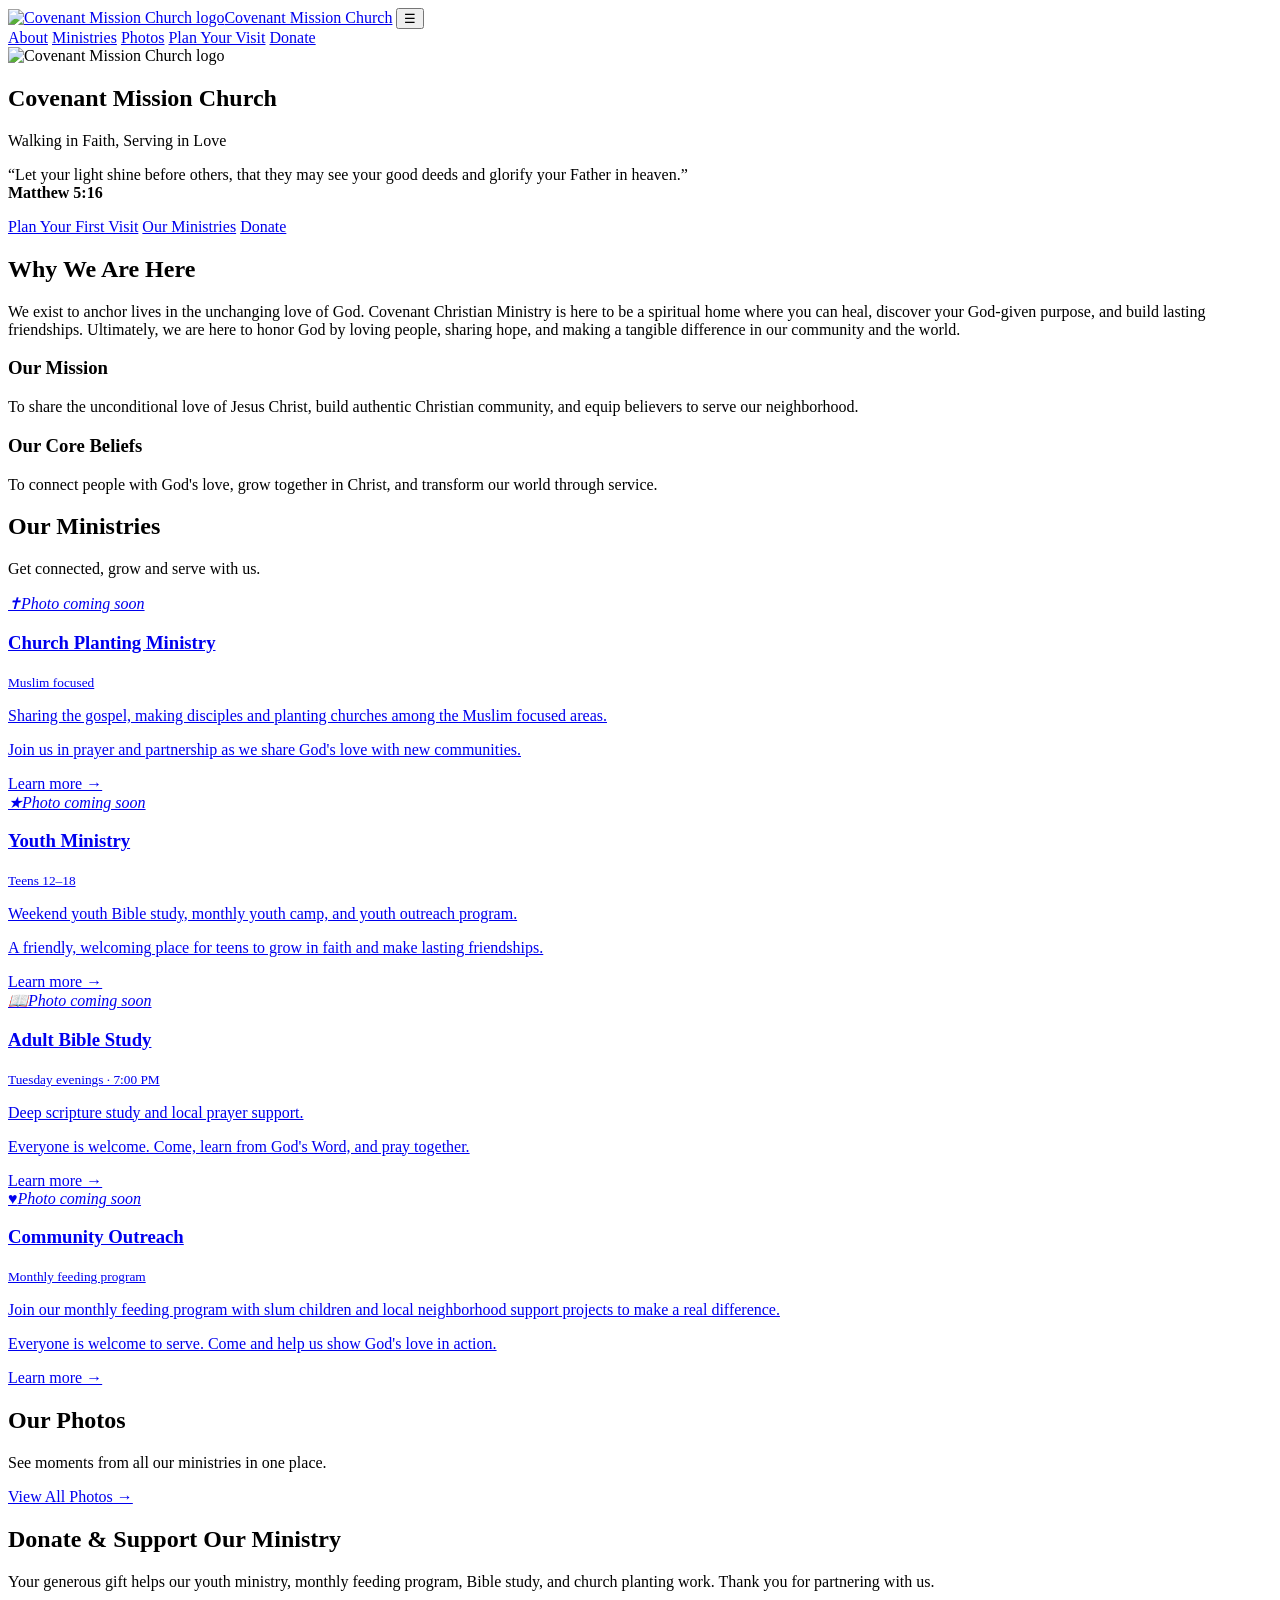
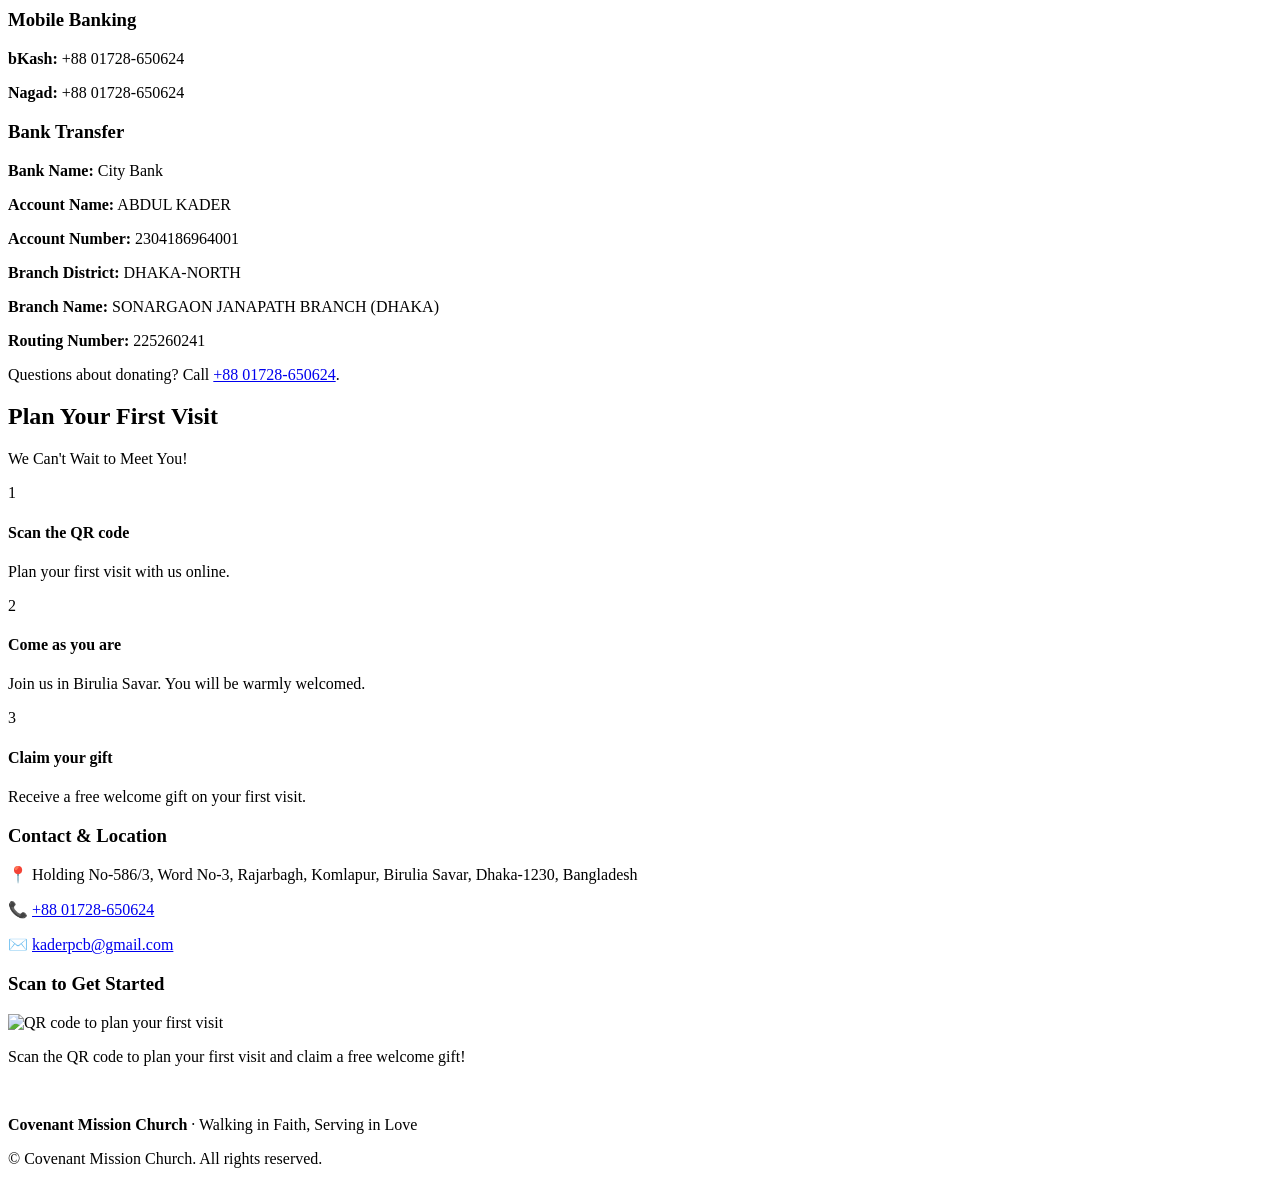
==== index.html @ 70879b3d "Add files via upload" ====
<!DOCTYPE html>
<html lang="en">
<head>
  <meta charset="UTF-8">
  <meta name="viewport" content="width=device-width, initial-scale=1">
  <title>Covenant Mission Church | Walking in Faith, Serving in Love</title>
  <meta name="description" content="Covenant Mission Church, Birulia Savar, Dhaka. A spiritual home to heal, discover your purpose and build lasting friendships.">
  <link rel="icon" href="images/logo.png">
  <link rel="stylesheet" href="style.css">
</head>
<body>

<!-- ============ NAVIGATION ============ -->
<header class="nav">
  <a href="#home" class="brand"><img src="images/logo.png" alt="Covenant Mission Church logo"><span>Covenant Mission Church</span></a>
  <button class="menu-btn" aria-label="Menu" onclick="document.body.classList.toggle('open')">☰</button>
  <nav>
    <a href="#about">About</a>
    <a href="#ministries">Ministries</a>
    <a href="photos.html">Photos</a>
    <a href="#visit">Plan Your Visit</a>
    <a href="#give" class="nav-give">Donate</a>
  </nav>
</header>

<!-- ============ HERO ============ -->
<section id="home" class="hero">
  <div class="hero-inner">
    <div class="logo-card"><img class="hero-logo" src="images/logo-emblem.png" alt="Covenant Mission Church logo"></div>
    <h1 class="church-name">Covenant Mission Church</h1>
    <p class="tagline">Walking in Faith, Serving in Love</p>
    <p class="verse">“Let your light shine before others, that they may see your good deeds and glorify your Father in heaven.”<br><b>Matthew 5:16</b></p>
    <a class="btn" href="#visit">Plan Your First Visit</a>
    <a class="btn ghost" href="#ministries">Our Ministries</a>
    <a class="btn give" href="#give">Donate</a>
  </div>
</section>

<!-- ============ ABOUT ============ -->
<section id="about" class="section">
  <h2>Why We Are Here</h2>
  <p class="lead">We exist to anchor lives in the unchanging love of God. Covenant Christian Ministry is here to be a spiritual home where you can heal, discover your God-given purpose, and build lasting friendships. Ultimately, we are here to honor God by loving people, sharing hope, and making a tangible difference in our community and the world.</p>

  <div class="grid two">
    <div class="card">
      <h3>Our Mission</h3>
      <p>To share the unconditional love of Jesus Christ, build authentic Christian community, and equip believers to serve our neighborhood.</p>
    </div>
    <div class="card">
      <h3>Our Core Beliefs</h3>
      <p>To connect people with God's love, grow together in Christ, and transform our world through service.</p>
    </div>
  </div>
</section>

<!-- ============ MINISTRIES ============
  TO ADD A PHOTO: put your picture inside the "images" folder
  (for example images/youth.jpg) and change the src="..." below.
  TO ADD A NEW MINISTRY: copy one whole ministry card block, and copy one of the ministry pages (for example youth.html) under a new name.
-->
<section id="ministries" class="section alt">
  <h2>Our Ministries</h2>
  <p class="sub">Get connected, grow and serve with us.</p>

  <div class="grid ministries">

    <a class="ministry" href="church-planting.html">
      <div class="photo"><img src="images/church-planting.jpg" alt="Church Planting Ministry" onerror="this.remove()"><span class="ph"><i>✝</i><em>Photo coming soon</em></span></div>
      <div class="body">
        <h3>Church Planting Ministry</h3>
        <small>Muslim focused</small>
        <p>Sharing the gospel, making disciples and planting churches among the Muslim focused areas.</p>
        <p class="extra">Join us in prayer and partnership as we share God's love with new communities.</p>
        <span class="more">Learn more →</span>
      </div>
    </a>

    <a class="ministry" href="youth.html">
      <div class="photo"><img src="images/youth.jpg" alt="Youth Ministry" onerror="this.remove()"><span class="ph"><i>★</i><em>Photo coming soon</em></span></div>
      <div class="body">
        <h3>Youth Ministry</h3>
        <small>Teens 12–18</small>
        <p>Weekend youth Bible study, monthly youth camp, and youth outreach program.</p>
        <p class="extra">A friendly, welcoming place for teens to grow in faith and make lasting friendships.</p>
        <span class="more">Learn more →</span>
      </div>
    </a>

    <a class="ministry" href="bible-study.html">
      <div class="photo"><img src="images/bible-study.jpg" alt="Adult Bible Study" onerror="this.remove()"><span class="ph"><i>📖</i><em>Photo coming soon</em></span></div>
      <div class="body">
        <h3>Adult Bible Study</h3>
        <small>Tuesday evenings · 7:00 PM</small>
        <p>Deep scripture study and local prayer support.</p>
        <p class="extra">Everyone is welcome. Come, learn from God's Word, and pray together.</p>
        <span class="more">Learn more →</span>
      </div>
    </a>

    <a class="ministry" href="outreach.html">
      <div class="photo"><img src="images/outreach.jpg" alt="Community Outreach" onerror="this.remove()"><span class="ph"><i>♥</i><em>Photo coming soon</em></span></div>
      <div class="body">
        <h3>Community Outreach</h3>
        <small>Monthly feeding program</small>
        <p>Join our monthly feeding program with slum children and local neighborhood support projects to make a real difference.</p>
        <p class="extra">Everyone is welcome to serve. Come and help us show God's love in action.</p>
        <span class="more">Learn more →</span>
      </div>
    </a>

  </div>
</section>

<!-- ============ PHOTOS BUTTON ============ -->
<section id="photos" class="section cta">
  <h2>Our Photos</h2>
  <p class="lead">See moments from all our ministries in one place.</p>
  <a class="btn big" href="photos.html">View All Photos →</a>
</section>

<!-- ============ DONATE ============
  Update the details below if your bank or mobile banking numbers ever change.
-->
<section id="give" class="section">
  <h2>Donate &amp; Support Our Ministry</h2>
  <p class="lead">Your generous gift helps our youth ministry, monthly feeding program, Bible study, and church planting work. Thank you for partnering with us.</p>
  <div class="grid two">
    <div class="card">
      <h3>Mobile Banking</h3>
      <p><b>bKash:</b> +88 01728-650624</p>
      <p><b>Nagad:</b> +88 01728-650624</p>
    </div>
    <div class="card">
      <h3>Bank Transfer</h3>
      <p><b>Bank Name:</b> City Bank</p>
      <p><b>Account Name:</b> ABDUL KADER</p>
      <p><b>Account Number:</b> 2304186964001</p>
      <p><b>Branch District:</b> DHAKA-NORTH</p>
      <p><b>Branch Name:</b> SONARGAON JANAPATH BRANCH (DHAKA)</p>
      <p><b>Routing Number:</b> 225260241</p>
    </div>
  </div>
  <p class="note">Questions about donating? Call <a href="tel:+8801728650624">+88 01728-650624</a>.</p>
</section>

<!-- ============ VISIT ============ -->
<section id="visit" class="section alt">
  <h2>Plan Your First Visit</h2>
  <p class="sub">We Can't Wait to Meet You!</p>
  <div class="steps">
    <div class="step"><span>1</span><h4>Scan the QR code</h4><p>Plan your first visit with us online.</p></div>
    <div class="step"><span>2</span><h4>Come as you are</h4><p>Join us in Birulia Savar. You will be warmly welcomed.</p></div>
    <div class="step"><span>3</span><h4>Claim your gift</h4><p>Receive a free welcome gift on your first visit.</p></div>
  </div>
  <div class="grid two visit">
    <div class="card">
      <h3>Contact &amp; Location</h3>
      <p>📍 Holding No-586/3, Word No-3, Rajarbagh, Komlapur, Birulia Savar, Dhaka-1230, Bangladesh</p>
      <p>📞 <a href="tel:+8801728650624">+88 01728-650624</a></p>
      <p>✉️ <a href="mailto:kaderpcb@gmail.com">kaderpcb@gmail.com</a></p>
    </div>
    <div class="card center">
      <h3>Scan to Get Started</h3>
      <img class="qr" src="images/qr-code.png" alt="QR code to plan your first visit">
      <p>Scan the QR code to plan your first visit and claim a free welcome gift!</p>
    </div>
  </div>
</section>

<footer>
  <img src="images/logo.png" alt="">
  <p><b>Covenant Mission Church</b> · Walking in Faith, Serving in Love</p>
  <p class="small">© <span id="year"></span> Covenant Mission Church. All rights reserved.</p>
</footer>

<script src="script.js"></script>
</body>
</html>
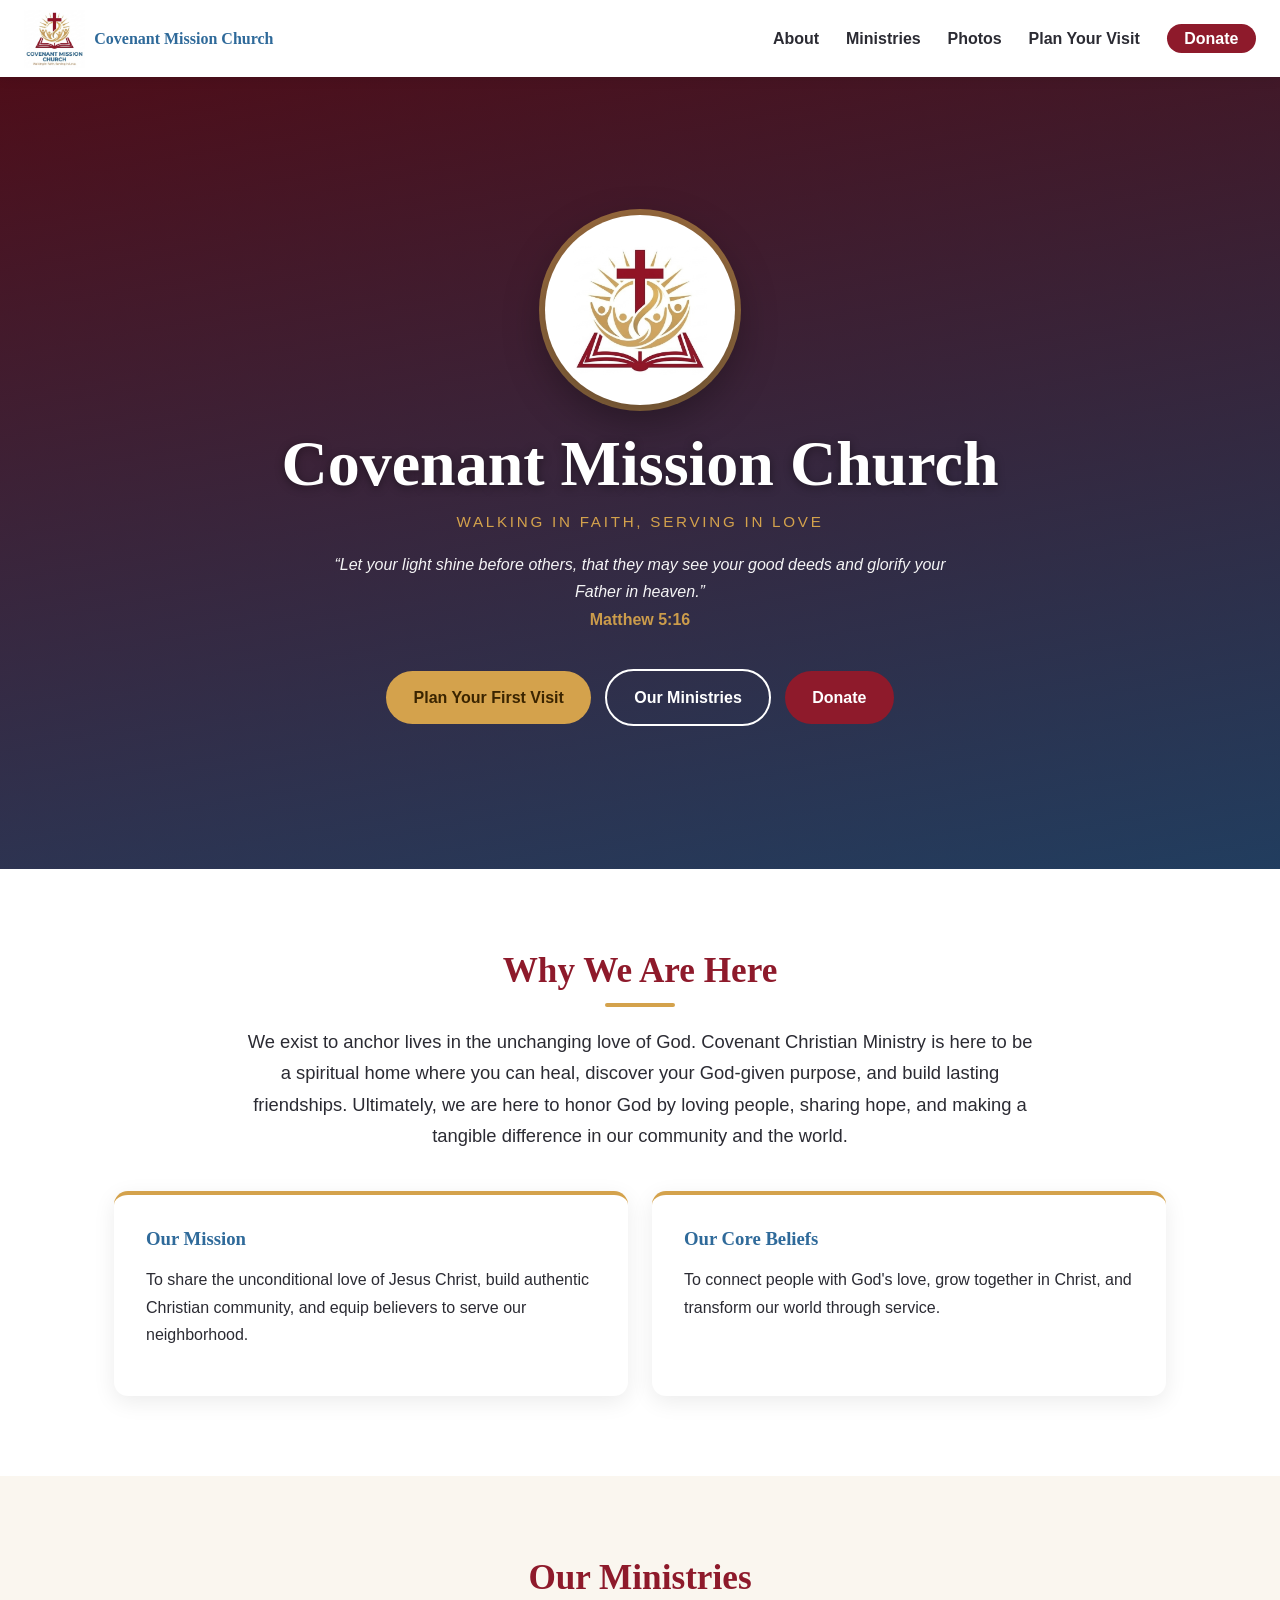
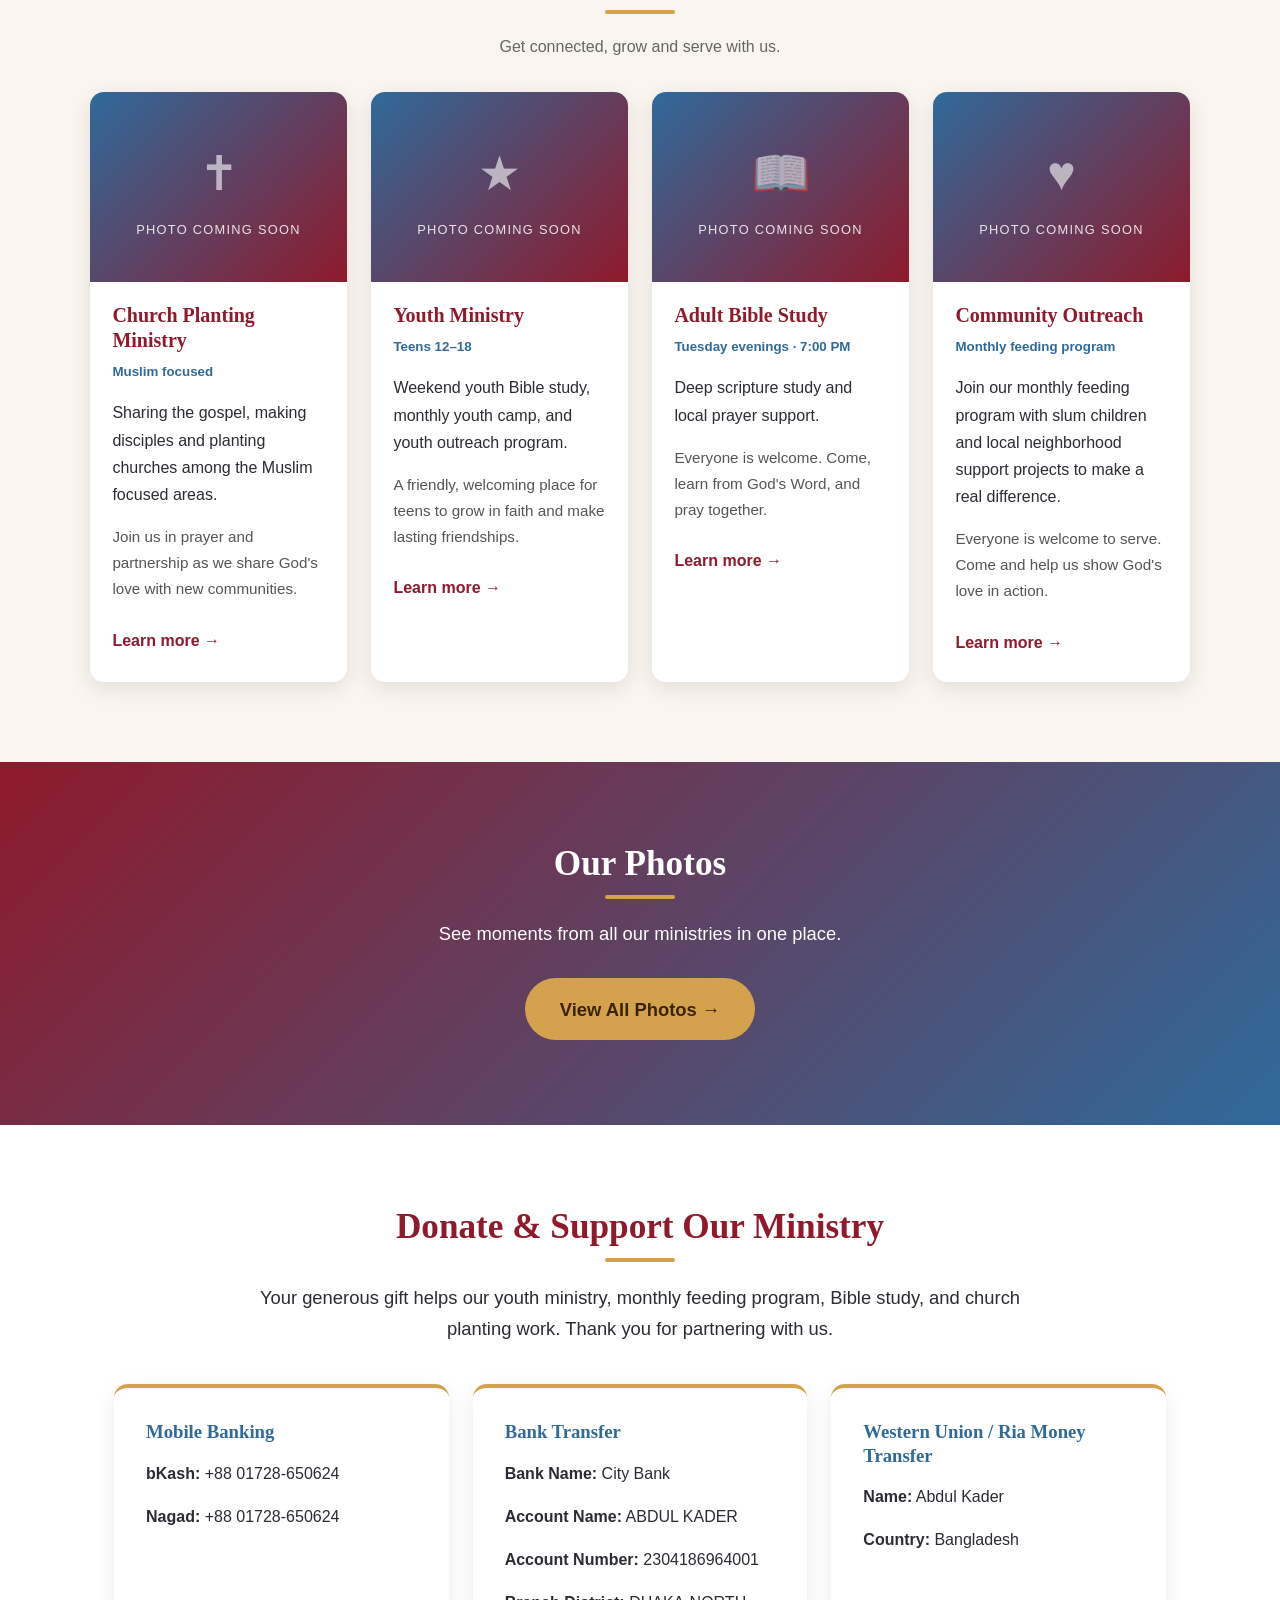
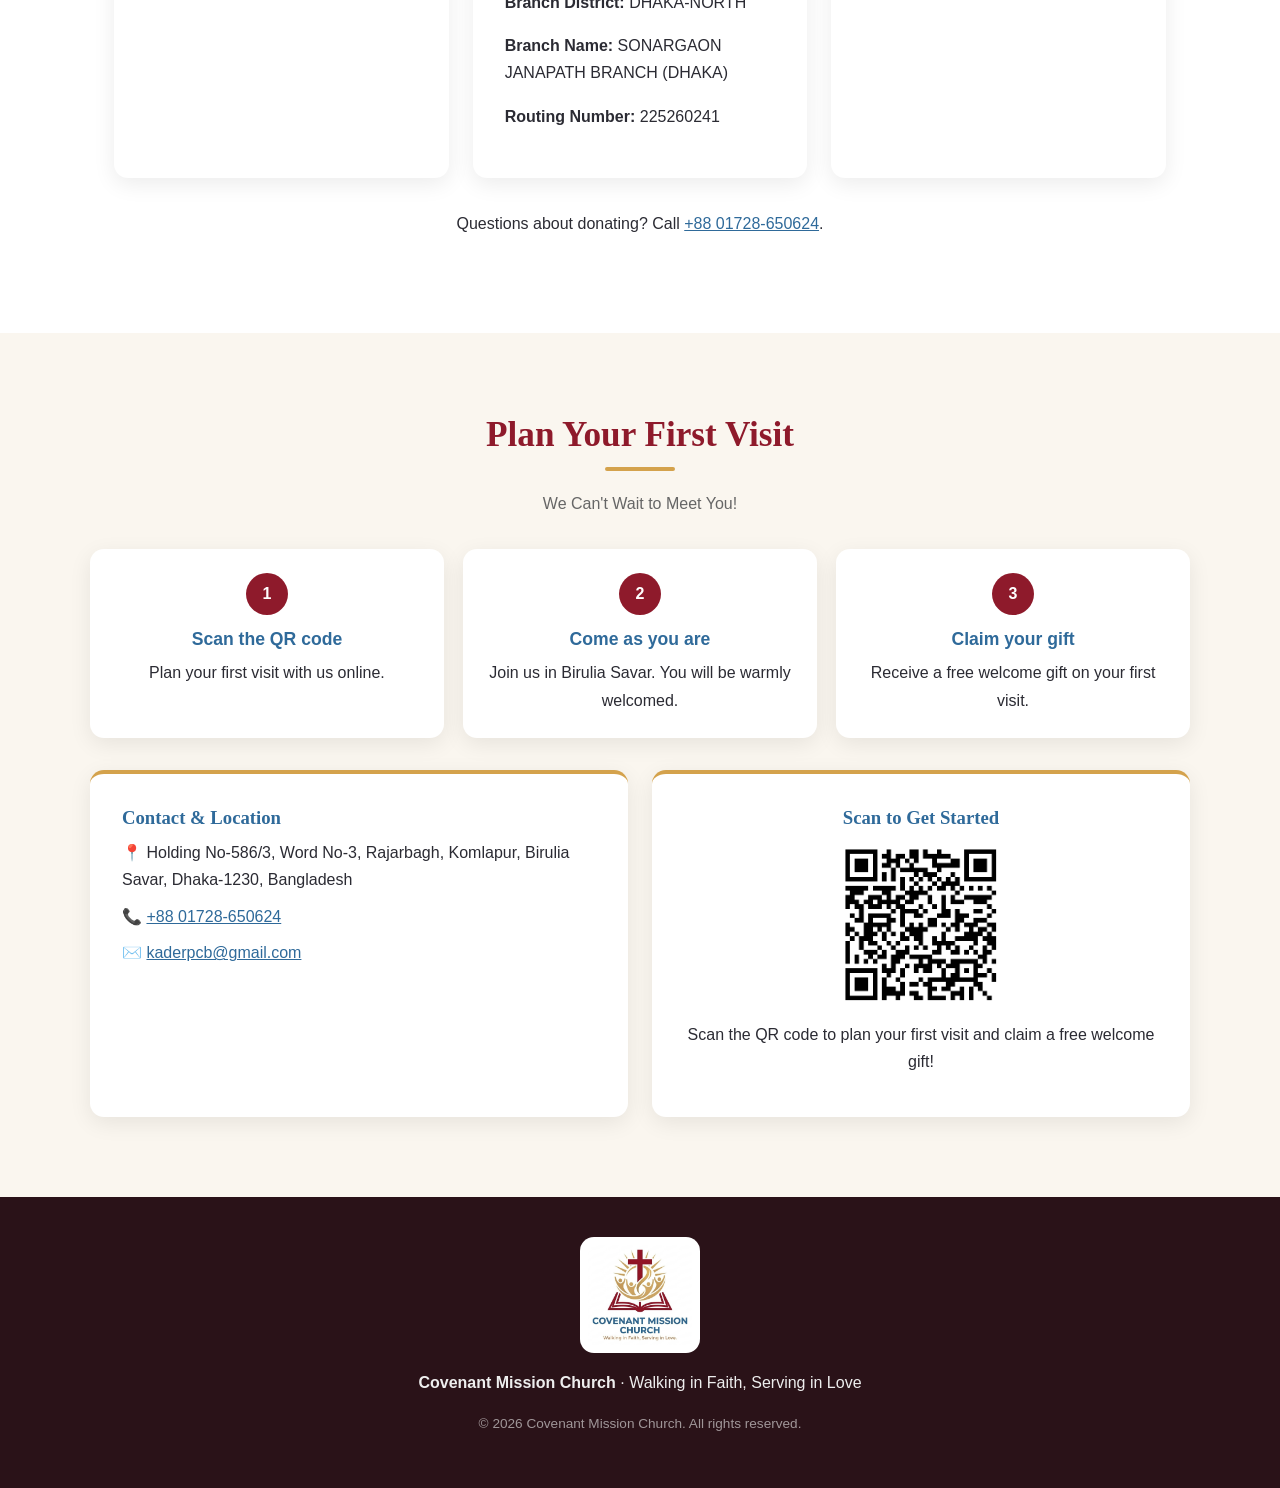
==== commit ee410a9d: "Add files via upload" ====
--- a/index.html
+++ b/index.html
@@ -139,6 +139,11 @@
       <p><b>Branch Name:</b> SONARGAON JANAPATH BRANCH (DHAKA)</p>
       <p><b>Routing Number:</b> 225260241</p>
     </div>
+    <div class="card">
+      <h3>Western Union / Ria Money Transfer</h3>
+      <p><b>Name:</b> Abdul Kader</p>
+      <p><b>Country:</b> Bangladesh</p>
+    </div>
   </div>
   <p class="note">Questions about donating? Call <a href="tel:+8801728650624">+88 01728-650624</a>.</p>
 </section>
--- a/style.css
+++ b/style.css
@@ -0,0 +1,156 @@
+/* ===== COLORS (taken from your logo) — change them here to restyle the whole site ===== */
+:root {
+  --red: #8e1a2b;
+  --gold: #d4a24c;
+  --blue: #2f6a9a;
+  --ink: #2b2b33;
+  --soft: #faf6ef;
+  --white: #fff;
+}
+
+* { box-sizing: border-box; }
+html { scroll-behavior: smooth; }
+body { margin: 0; font-family: "Segoe UI", Roboto, Arial, sans-serif; color: var(--ink); line-height: 1.7; background: var(--white); }
+img { max-width: 100%; display: block; }
+a { color: var(--blue); }
+h1, h2, h3 { font-family: Georgia, "Times New Roman", serif; line-height: 1.25; margin: 0 0 .5rem; }
+
+/* ===== NAV ===== */
+.nav { position: sticky; top: 0; z-index: 10; display: flex; align-items: center; justify-content: space-between; padding: .6rem 1.5rem; background: rgba(255,255,255,.96); box-shadow: 0 2px 12px rgba(0,0,0,.08); }
+.brand { display: flex; align-items: center; gap: .6rem; text-decoration: none; color: var(--blue); font-weight: 700; font-family: Georgia, serif; }
+.brand img { height: 58px; width: auto; object-fit: contain; }
+.nav nav a { margin-left: 1.4rem; text-decoration: none; color: var(--ink); font-weight: 600; }
+.nav nav a:hover { color: var(--red); }
+.menu-btn { display: none; background: none; border: 0; font-size: 1.8rem; cursor: pointer; color: var(--red); }
+
+/* ===== HERO ===== */
+.hero { min-height: 88vh; display: grid; place-items: center; text-align: center; padding: 4rem 1.5rem; color: #fff;
+  background: linear-gradient(rgba(60,10,20,.78), rgba(30,50,80,.8)), url("images/hero.jpg") center/cover, linear-gradient(135deg, var(--red), var(--blue)); }
+.logo-card { width: 190px; height: 190px; margin: 0 auto 1.2rem; display: grid; place-items: center; background: #fff; border-radius: 50%; box-shadow: 0 14px 40px rgba(0,0,0,.35), 0 0 0 6px rgba(212,162,76,.6); }
+.hero-logo { height: 68%; width: auto; }
+.church-name { font-size: clamp(2.3rem, 7vw, 4rem); color: #fff; margin: 0 0 .3rem; text-shadow: 0 2px 10px rgba(0,0,0,.4); }
+.tagline { font-size: .95rem; letter-spacing: .18em; text-transform: uppercase; color: var(--gold); margin: 0 0 1rem; }
+.sr-only { position: absolute; width: 1px; height: 1px; overflow: hidden; clip: rect(0 0 0 0); white-space: nowrap; }
+.verse { max-width: 640px; margin: 1rem auto 2rem; font-style: italic; opacity: .95; }
+.verse b { color: var(--gold); font-style: normal; }
+.btn { display: inline-block; padding: .8rem 1.7rem; margin: .3rem; border-radius: 40px; background: var(--gold); color: #3a2400; font-weight: 700; text-decoration: none; transition: transform .2s; }
+.btn:hover { transform: translateY(-3px); }
+.btn.ghost { background: transparent; color: #fff; border: 2px solid #fff; }
+.btn.give { background: var(--red); color: #fff; }
+.nav nav a.nav-give { background: var(--red); color: #fff; padding: .4rem 1.1rem; border-radius: 30px; }
+.nav nav a.nav-give:hover { background: var(--gold); color: #3a2400; }
+
+/* ===== SECTIONS ===== */
+.section { padding: 5rem 1.5rem; max-width: 1100px; margin: 0 auto; text-align: center; }
+.section.alt { max-width: none; background: var(--soft); }
+.section.alt > * { max-width: 1100px; margin-left: auto; margin-right: auto; }
+.section h2 { font-size: 2.2rem; color: var(--red); }
+.section h2::after { content: ""; display: block; width: 70px; height: 4px; background: var(--gold); margin: .6rem auto 1.2rem; border-radius: 2px; }
+.lead { max-width: 800px; margin: 0 auto 2.5rem; font-size: 1.15rem; }
+.sub { margin-bottom: 2rem; color: #666; }
+
+.grid { display: grid; gap: 1.5rem; }
+.grid.two { grid-template-columns: repeat(auto-fit, minmax(280px, 1fr)); }
+.card { background: #fff; border-radius: 14px; padding: 2rem; box-shadow: 0 6px 22px rgba(0,0,0,.08); border-top: 4px solid var(--gold); text-align: left; }
+.card h3 { color: var(--blue); }
+.card.center { text-align: center; }
+.qr { width: 160px; margin: 1rem auto; }
+.visit p { margin: .6rem 0; }
+
+/* ===== MINISTRY CARDS ===== */
+.grid.ministries { grid-template-columns: repeat(auto-fit, minmax(240px, 1fr)); }
+.ministry { background: #fff; border-radius: 14px; overflow: hidden; box-shadow: 0 6px 22px rgba(0,0,0,.1); text-align: left; transition: transform .25s; }
+.ministry:hover { transform: translateY(-6px); }
+.photo { position: relative; height: 190px; background: linear-gradient(135deg, var(--blue), var(--red)); }
+.photo img { position: absolute; inset: 0; width: 100%; height: 100%; object-fit: cover; z-index: 1; }
+.photo .ph { position: absolute; inset: 0; display: grid; place-items: center; font-size: 3.5rem; color: rgba(255,255,255,.55); }
+.ministry .body { padding: 1.3rem 1.4rem 1.6rem; }
+.ministry h3 { color: var(--red); font-size: 1.25rem; }
+.ministry small { display: block; color: var(--blue); font-weight: 700; margin-bottom: .5rem; }
+
+/* ===== GALLERY ===== */
+.gallery { display: grid; grid-template-columns: repeat(auto-fill, minmax(220px, 1fr)); gap: 1rem; }
+.gallery figure { margin: 0; position: relative; height: 200px; border-radius: 12px; overflow: hidden; background: linear-gradient(135deg, var(--gold), var(--red)); }
+.gallery img { width: 100%; height: 100%; object-fit: cover; transition: transform .4s; }
+.gallery figure:hover img { transform: scale(1.08); }
+.gallery figure.empty img { display: none; }
+.gallery figcaption { position: absolute; bottom: 0; left: 0; right: 0; padding: .5rem .8rem; color: #fff; font-weight: 600; background: linear-gradient(transparent, rgba(0,0,0,.65)); text-align: left; }
+
+/* ===== VISIT STEPS & GIVE ===== */
+.steps { display: grid; grid-template-columns: repeat(auto-fit, minmax(220px, 1fr)); gap: 1.2rem; margin-bottom: 2rem; }
+.step { background: #fff; border-radius: 14px; padding: 1.5rem; box-shadow: 0 6px 22px rgba(0,0,0,.08); }
+.step span { display: inline-grid; place-items: center; width: 42px; height: 42px; border-radius: 50%; background: var(--red); color: #fff; font-weight: 700; margin-bottom: .6rem; }
+.step h4 { margin: 0 0 .3rem; color: var(--blue); font-size: 1.1rem; }
+.step p { margin: 0; }
+.note { margin-top: 2rem; }
+
+/* ===== FOOTER ===== */
+footer { text-align: center; padding: 2.5rem 1rem; background: #2a1218; color: #eee; }
+footer img { width: 120px; margin: 0 auto .8rem; background: #fff; border-radius: 14px; padding: 8px; }
+footer .small { opacity: .6; font-size: .85rem; }
+
+/* ===== MOBILE ===== */
+@media (max-width: 720px) {
+  .menu-btn { display: block; }
+  .nav nav { display: none; position: absolute; top: 100%; left: 0; right: 0; background: #fff; flex-direction: column; padding: 1rem 1.5rem; box-shadow: 0 8px 14px rgba(0,0,0,.1); }
+  body.open .nav nav { display: flex; }
+  .nav nav a { margin: .6rem 0; }
+  .brand span { font-size: .9rem; }
+  .brand img { height: 46px; }
+}
+
+/* ===== CLICKABLE MINISTRY CARDS ===== */
+a.ministry { display: block; text-decoration: none; color: inherit; }
+.ministry .more { display: inline-block; margin-top: .6rem; color: var(--red); font-weight: 700; }
+.ministry:hover .more { text-decoration: underline; }
+
+/* ===== MINISTRY DETAIL PAGES ===== */
+.mhero { min-height: 52vh; display: grid; place-items: center; text-align: center; padding: 4rem 1.5rem; color: #fff; background-size: cover; background-position: center; }
+.mhero h1 { font-size: clamp(2.2rem, 6vw, 3.8rem); margin: 0; text-shadow: 0 2px 12px rgba(0,0,0,.45); }
+.mhero p { margin: 0 0 .6rem; color: var(--gold); font-weight: 700; letter-spacing: .12em; text-transform: uppercase; }
+.detail { max-width: 960px; margin: 0 auto; padding: 2.5rem 1.5rem 4rem; }
+.detail h2 { color: var(--red); margin-top: 2.5rem; }
+.detail h2::after { content: ""; display: block; width: 60px; height: 4px; background: var(--gold); margin: .5rem 0 1rem; border-radius: 2px; }
+.back { display: inline-block; font-weight: 700; text-decoration: none; }
+.intro { font-size: 1.2rem; }
+.facts { display: grid; grid-template-columns: repeat(auto-fit, minmax(200px, 1fr)); gap: 1rem; margin-top: 1.5rem; }
+.fact { background: var(--soft); border-left: 5px solid var(--gold); border-radius: 10px; padding: 1rem 1.2rem; }
+.fact small { display: block; color: var(--blue); font-weight: 700; text-transform: uppercase; letter-spacing: .06em; }
+.todo { padding-left: 1.2rem; font-size: 1.1rem; }
+.todo li { margin: .4rem 0; }
+.join { margin-top: 3rem; padding: 2rem; text-align: center; background: var(--soft); border-radius: 14px; border-top: 4px solid var(--gold); }
+.join h3 { color: var(--blue); }
+.others { display: flex; flex-wrap: wrap; gap: .8rem; }
+.others a { padding: .6rem 1.2rem; border-radius: 30px; background: var(--blue); color: #fff; text-decoration: none; font-weight: 600; }
+.others a:hover { background: var(--red); }
+
+/* ===== PHOTOS PAGE ===== */
+.detail.wide { max-width: 1100px; }
+.tabs { display: flex; flex-wrap: wrap; gap: .6rem; margin: 1.5rem 0 .5rem; }
+.tab { border: 2px solid var(--blue); background: #fff; color: var(--blue); padding: .5rem 1.2rem; border-radius: 30px; font-weight: 700; cursor: pointer; font-size: 1rem; }
+.tab.active, .tab:hover { background: var(--blue); color: #fff; }
+.photos-page .gallery figure.empty { display: none; }
+.photos-page .gallery figure { cursor: zoom-in; }
+.photo-section.hidden { display: none; }
+.soon { display: none; color: #888; font-style: italic; }
+.photo-section.no-photos .soon { display: block; }
+.lightbox { position: fixed; inset: 0; z-index: 50; display: none; place-items: center; background: rgba(0,0,0,.88); padding: 1rem; cursor: zoom-out; }
+.lightbox.show { display: grid; }
+.lightbox img { max-width: 94vw; max-height: 84vh; border-radius: 8px; }
+.lightbox .cap { position: absolute; bottom: 1.5rem; left: 0; right: 0; text-align: center; color: #fff; font-weight: 600; }
+
+/* ===== ROUND 2: coming soon labels, extra text, photo button ===== */
+.photo .ph { display: flex; flex-direction: column; justify-content: center; align-items: center; gap: .3rem; font-size: 1rem; color: rgba(255,255,255,.85); }
+.photo .ph i { font-style: normal; font-size: 3rem; opacity: .7; }
+.photo .ph em { font-style: normal; font-size: .8rem; letter-spacing: .1em; text-transform: uppercase; }
+.ministry .extra { margin-top: .5rem; color: #555; font-size: .95rem; }
+.section.cta { max-width: none; color: #fff; background: linear-gradient(135deg, var(--red), var(--blue)); }
+.section.cta h2 { color: #fff; }
+.section.cta .lead { margin-bottom: 1.5rem; }
+.btn.big { font-size: 1.15rem; padding: .95rem 2.2rem; }
+.soon { padding: 1.4rem; border: 2px dashed #c9c9c9; border-radius: 12px; text-align: center; color: #777; font-style: italic; background: var(--soft); }
+.all-soon { display: none; padding: 3rem 1rem; margin: 2rem 0; border: 2px dashed #c9c9c9; border-radius: 14px; text-align: center; font-size: 1.4rem; color: #777; background: var(--soft); }
+.all-empty .all-soon { display: block; }
+.all-empty .tabs, .all-empty .photo-section { display: none; }
+.verse-box { margin: 2rem 0; padding: 1.4rem 1.6rem; background: var(--soft); border-left: 5px solid var(--red); border-radius: 10px; font-family: Georgia, serif; font-size: 1.15rem; font-style: italic; }
+.verse-box cite { display: block; margin-top: .6rem; font-style: normal; font-weight: 700; color: var(--red); font-size: .95rem; }
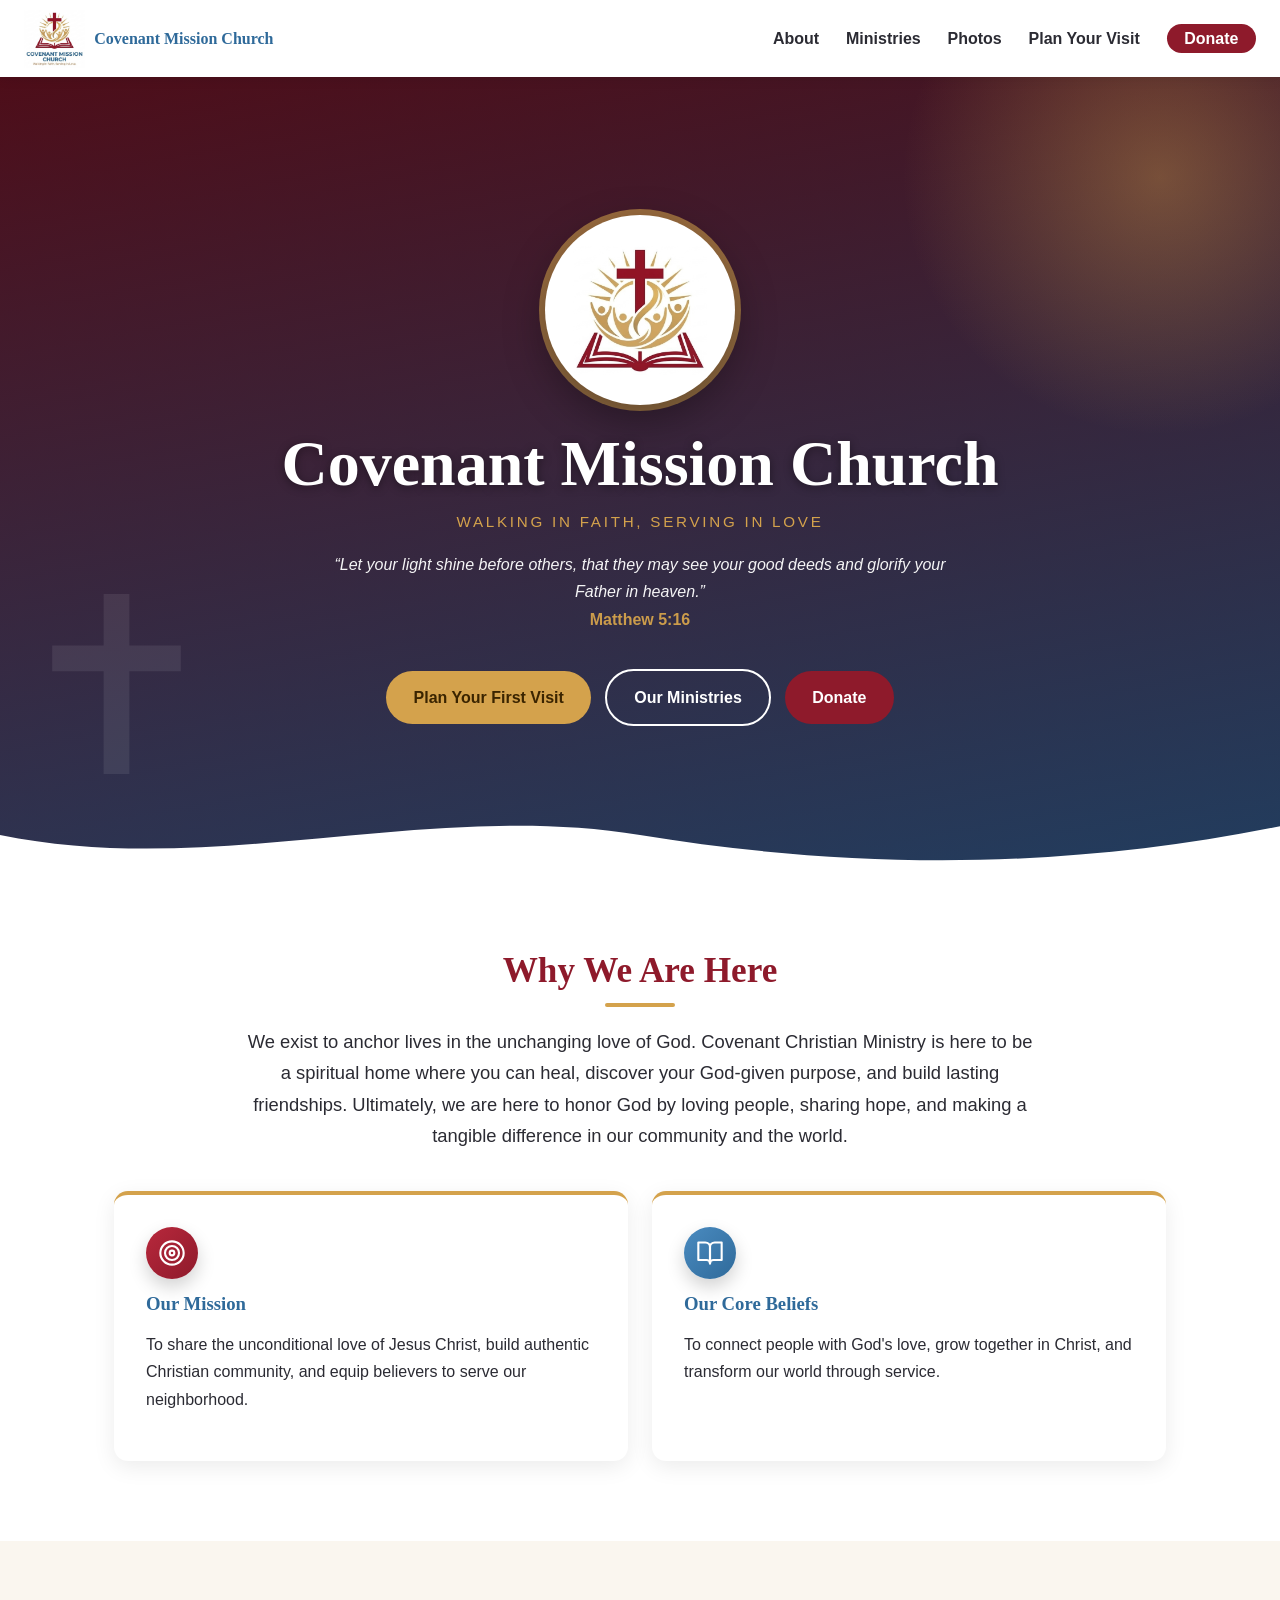
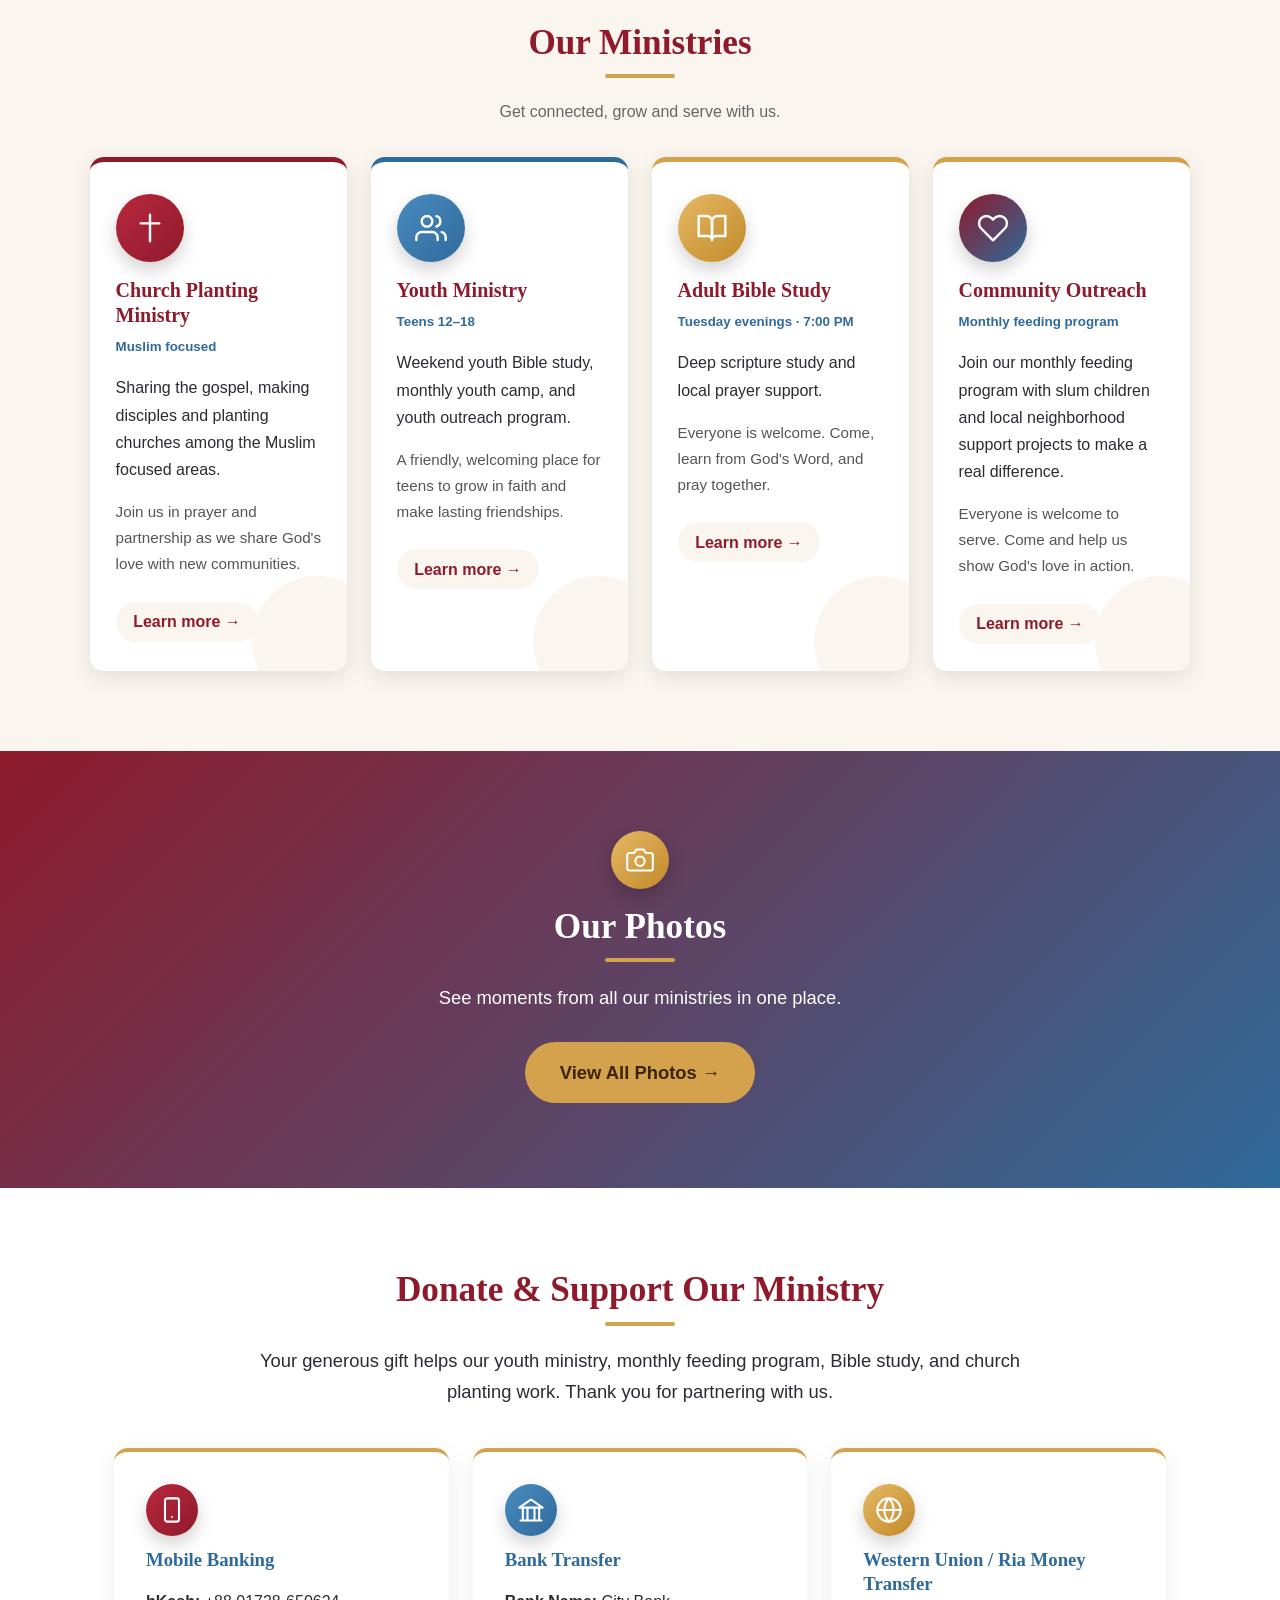
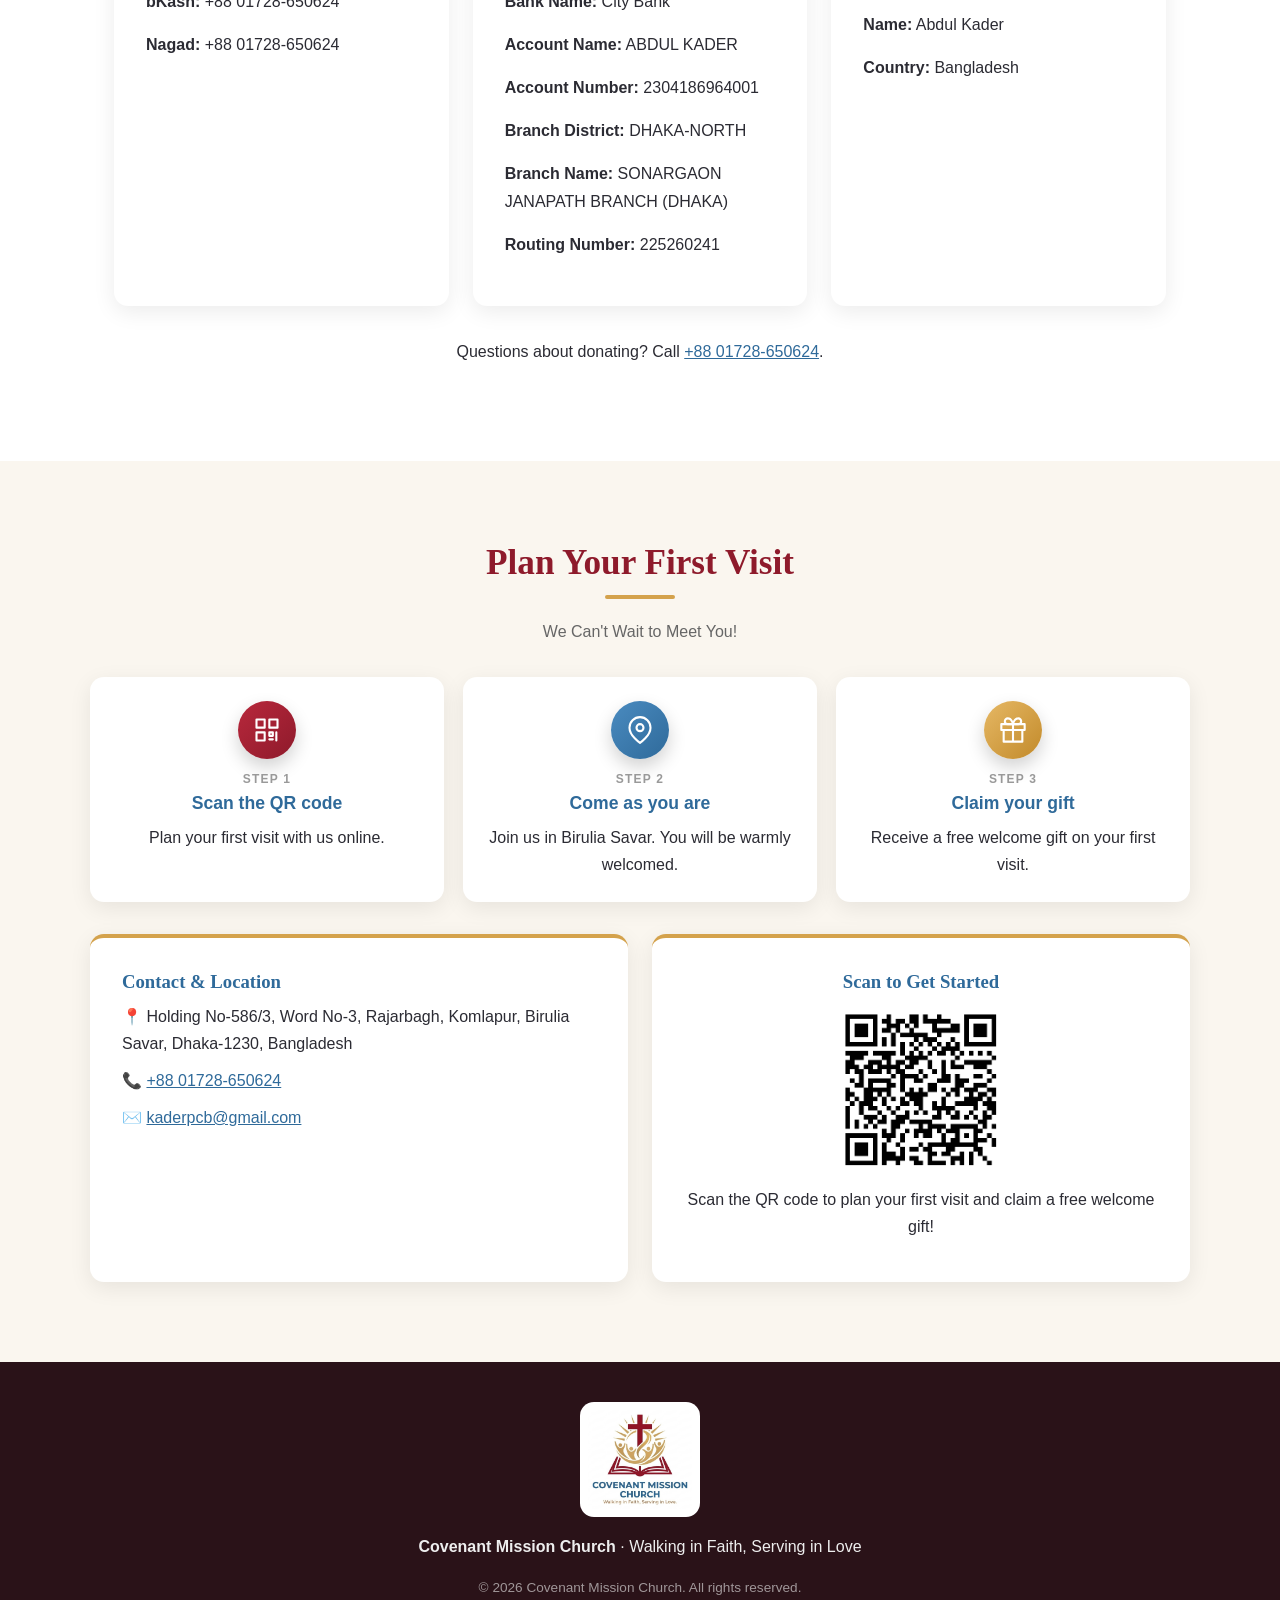
==== commit c1ad1863: "Add files via upload" ====
--- a/index.html
+++ b/index.html
@@ -34,6 +34,7 @@
     <a class="btn ghost" href="#ministries">Our Ministries</a>
     <a class="btn give" href="#give">Donate</a>
   </div>
+  <svg class="wave" viewBox="0 0 1440 80" preserveAspectRatio="none" aria-hidden="true"><path d="M0 40C240 90 480 0 720 40S1200 80 1440 30V80H0Z" fill="#fff"/></svg>
 </section>
 
 <!-- ============ ABOUT ============ -->
@@ -43,10 +44,12 @@
 
   <div class="grid two">
     <div class="card">
+      <div class="cico c-red"><svg class="ico-svg" viewBox="0 0 24 24" fill="none" stroke="currentColor" stroke-width="1.8" stroke-linecap="round" stroke-linejoin="round" aria-hidden="true"><circle cx="12" cy="12" r="10"/><circle cx="12" cy="12" r="6"/><circle cx="12" cy="12" r="2"/></svg></div>
       <h3>Our Mission</h3>
       <p>To share the unconditional love of Jesus Christ, build authentic Christian community, and equip believers to serve our neighborhood.</p>
     </div>
     <div class="card">
+      <div class="cico c-blue"><svg class="ico-svg" viewBox="0 0 24 24" fill="none" stroke="currentColor" stroke-width="1.8" stroke-linecap="round" stroke-linejoin="round" aria-hidden="true"><path d="M2 3h6a4 4 0 0 1 4 4v14a3 3 0 0 0-3-3H2z"/><path d="M22 3h-6a4 4 0 0 0-4 4v14a3 3 0 0 1 3-3h7z"/></svg></div>
       <h3>Our Core Beliefs</h3>
       <p>To connect people with God's love, grow together in Christ, and transform our world through service.</p>
     </div>
@@ -54,9 +57,8 @@
 </section>
 
 <!-- ============ MINISTRIES ============
-  TO ADD A PHOTO: put your picture inside the "images" folder
-  (for example images/youth.jpg) and change the src="..." below.
-  TO ADD A NEW MINISTRY: copy one whole ministry card block, and copy one of the ministry pages (for example youth.html) under a new name.
+  Each box opens its own page. To change the words, edit the text inside the box.
+  TO ADD A NEW MINISTRY: copy one whole <a class="ministry"> block and copy one ministry page (for example youth.html) under a new name.
 -->
 <section id="ministries" class="section alt">
   <h2>Our Ministries</h2>
@@ -65,47 +67,39 @@
   <div class="grid ministries">
 
     <a class="ministry" href="church-planting.html">
-      <div class="photo"><img src="images/church-planting.jpg" alt="Church Planting Ministry" onerror="this.remove()"><span class="ph"><i>✝</i><em>Photo coming soon</em></span></div>
-      <div class="body">
-        <h3>Church Planting Ministry</h3>
-        <small>Muslim focused</small>
-        <p>Sharing the gospel, making disciples and planting churches among the Muslim focused areas.</p>
-        <p class="extra">Join us in prayer and partnership as we share God's love with new communities.</p>
-        <span class="more">Learn more →</span>
-      </div>
+      <div class="mico c-red"><svg class="ico-svg" viewBox="0 0 24 24" fill="none" stroke="currentColor" stroke-width="1.8" stroke-linecap="round" stroke-linejoin="round" aria-hidden="true"><path d="M12 2v20M5 8.5h14"/></svg></div>
+      <h3>Church Planting Ministry</h3>
+      <small>Muslim focused</small>
+      <p>Sharing the gospel, making disciples and planting churches among the Muslim focused areas.</p>
+      <p class="extra">Join us in prayer and partnership as we share God's love with new communities.</p>
+      <span class="more">Learn more →</span>
     </a>
 
     <a class="ministry" href="youth.html">
-      <div class="photo"><img src="images/youth.jpg" alt="Youth Ministry" onerror="this.remove()"><span class="ph"><i>★</i><em>Photo coming soon</em></span></div>
-      <div class="body">
-        <h3>Youth Ministry</h3>
-        <small>Teens 12–18</small>
-        <p>Weekend youth Bible study, monthly youth camp, and youth outreach program.</p>
-        <p class="extra">A friendly, welcoming place for teens to grow in faith and make lasting friendships.</p>
-        <span class="more">Learn more →</span>
-      </div>
+      <div class="mico c-blue"><svg class="ico-svg" viewBox="0 0 24 24" fill="none" stroke="currentColor" stroke-width="1.8" stroke-linecap="round" stroke-linejoin="round" aria-hidden="true"><path d="M17 21v-2a4 4 0 0 0-4-4H5a4 4 0 0 0-4 4v2"/><circle cx="9" cy="7" r="4"/><path d="M23 21v-2a4 4 0 0 0-3-3.87M16 3.13a4 4 0 0 1 0 7.75"/></svg></div>
+      <h3>Youth Ministry</h3>
+      <small>Teens 12–18</small>
+      <p>Weekend youth Bible study, monthly youth camp, and youth outreach program.</p>
+      <p class="extra">A friendly, welcoming place for teens to grow in faith and make lasting friendships.</p>
+      <span class="more">Learn more →</span>
     </a>
 
     <a class="ministry" href="bible-study.html">
-      <div class="photo"><img src="images/bible-study.jpg" alt="Adult Bible Study" onerror="this.remove()"><span class="ph"><i>📖</i><em>Photo coming soon</em></span></div>
-      <div class="body">
-        <h3>Adult Bible Study</h3>
-        <small>Tuesday evenings · 7:00 PM</small>
-        <p>Deep scripture study and local prayer support.</p>
-        <p class="extra">Everyone is welcome. Come, learn from God's Word, and pray together.</p>
-        <span class="more">Learn more →</span>
-      </div>
+      <div class="mico c-gold"><svg class="ico-svg" viewBox="0 0 24 24" fill="none" stroke="currentColor" stroke-width="1.8" stroke-linecap="round" stroke-linejoin="round" aria-hidden="true"><path d="M2 3h6a4 4 0 0 1 4 4v14a3 3 0 0 0-3-3H2z"/><path d="M22 3h-6a4 4 0 0 0-4 4v14a3 3 0 0 1 3-3h7z"/></svg></div>
+      <h3>Adult Bible Study</h3>
+      <small>Tuesday evenings · 7:00 PM</small>
+      <p>Deep scripture study and local prayer support.</p>
+      <p class="extra">Everyone is welcome. Come, learn from God's Word, and pray together.</p>
+      <span class="more">Learn more →</span>
     </a>
 
     <a class="ministry" href="outreach.html">
-      <div class="photo"><img src="images/outreach.jpg" alt="Community Outreach" onerror="this.remove()"><span class="ph"><i>♥</i><em>Photo coming soon</em></span></div>
-      <div class="body">
-        <h3>Community Outreach</h3>
-        <small>Monthly feeding program</small>
-        <p>Join our monthly feeding program with slum children and local neighborhood support projects to make a real difference.</p>
-        <p class="extra">Everyone is welcome to serve. Come and help us show God's love in action.</p>
-        <span class="more">Learn more →</span>
-      </div>
+      <div class="mico c-mix"><svg class="ico-svg" viewBox="0 0 24 24" fill="none" stroke="currentColor" stroke-width="1.8" stroke-linecap="round" stroke-linejoin="round" aria-hidden="true"><path d="M20.84 4.61a5.5 5.5 0 0 0-7.78 0L12 5.67l-1.06-1.06a5.5 5.5 0 0 0-7.78 7.78L12 21.23l8.84-8.84a5.5 5.5 0 0 0 0-7.78z"/></svg></div>
+      <h3>Community Outreach</h3>
+      <small>Monthly feeding program</small>
+      <p>Join our monthly feeding program with slum children and local neighborhood support projects to make a real difference.</p>
+      <p class="extra">Everyone is welcome to serve. Come and help us show God's love in action.</p>
+      <span class="more">Learn more →</span>
     </a>
 
   </div>
@@ -113,6 +107,7 @@
 
 <!-- ============ PHOTOS BUTTON ============ -->
 <section id="photos" class="section cta">
+  <div class="sico c-gold" style="margin-bottom:1rem"><svg class="ico-svg" viewBox="0 0 24 24" fill="none" stroke="currentColor" stroke-width="1.8" stroke-linecap="round" stroke-linejoin="round" aria-hidden="true"><path d="M23 19a2 2 0 0 1-2 2H3a2 2 0 0 1-2-2V8a2 2 0 0 1 2-2h4l2-3h6l2 3h4a2 2 0 0 1 2 2z"/><circle cx="12" cy="13" r="4"/></svg></div>
   <h2>Our Photos</h2>
   <p class="lead">See moments from all our ministries in one place.</p>
   <a class="btn big" href="photos.html">View All Photos →</a>
@@ -126,11 +121,13 @@
   <p class="lead">Your generous gift helps our youth ministry, monthly feeding program, Bible study, and church planting work. Thank you for partnering with us.</p>
   <div class="grid two">
     <div class="card">
+      <div class="cico c-red"><svg class="ico-svg" viewBox="0 0 24 24" fill="none" stroke="currentColor" stroke-width="1.8" stroke-linecap="round" stroke-linejoin="round" aria-hidden="true"><rect x="6" y="2" width="12" height="20" rx="2"/><path d="M12 18h.01"/></svg></div>
       <h3>Mobile Banking</h3>
       <p><b>bKash:</b> +88 01728-650624</p>
       <p><b>Nagad:</b> +88 01728-650624</p>
     </div>
     <div class="card">
+      <div class="cico c-blue"><svg class="ico-svg" viewBox="0 0 24 24" fill="none" stroke="currentColor" stroke-width="1.8" stroke-linecap="round" stroke-linejoin="round" aria-hidden="true"><path d="M3 21h18M5 21V10M9 21V10M15 21V10M19 21V10M2 10l10-7 10 7z"/></svg></div>
       <h3>Bank Transfer</h3>
       <p><b>Bank Name:</b> City Bank</p>
       <p><b>Account Name:</b> ABDUL KADER</p>
@@ -140,6 +137,7 @@
       <p><b>Routing Number:</b> 225260241</p>
     </div>
     <div class="card">
+      <div class="cico c-gold"><svg class="ico-svg" viewBox="0 0 24 24" fill="none" stroke="currentColor" stroke-width="1.8" stroke-linecap="round" stroke-linejoin="round" aria-hidden="true"><circle cx="12" cy="12" r="10"/><path d="M2 12h20"/><path d="M12 2a15 15 0 0 1 4 10 15 15 0 0 1-4 10 15 15 0 0 1-4-10 15 15 0 0 1 4-10z"/></svg></div>
       <h3>Western Union / Ria Money Transfer</h3>
       <p><b>Name:</b> Abdul Kader</p>
       <p><b>Country:</b> Bangladesh</p>
@@ -153,9 +151,9 @@
   <h2>Plan Your First Visit</h2>
   <p class="sub">We Can't Wait to Meet You!</p>
   <div class="steps">
-    <div class="step"><span>1</span><h4>Scan the QR code</h4><p>Plan your first visit with us online.</p></div>
-    <div class="step"><span>2</span><h4>Come as you are</h4><p>Join us in Birulia Savar. You will be warmly welcomed.</p></div>
-    <div class="step"><span>3</span><h4>Claim your gift</h4><p>Receive a free welcome gift on your first visit.</p></div>
+    <div class="step"><div class="sico c-red"><svg class="ico-svg" viewBox="0 0 24 24" fill="none" stroke="currentColor" stroke-width="1.8" stroke-linecap="round" stroke-linejoin="round" aria-hidden="true"><rect x="3" y="3" width="7" height="7"/><rect x="14" y="3" width="7" height="7"/><rect x="3" y="14" width="7" height="7"/><path d="M14 14h3v3h-3zM20 14v7M14 20h3"/></svg></div><small class="stepno">Step 1</small><h4>Scan the QR code</h4><p>Plan your first visit with us online.</p></div>
+    <div class="step"><div class="sico c-blue"><svg class="ico-svg" viewBox="0 0 24 24" fill="none" stroke="currentColor" stroke-width="1.8" stroke-linecap="round" stroke-linejoin="round" aria-hidden="true"><path d="M21 10c0 7-9 13-9 13S3 17 3 10a9 9 0 0 1 18 0z"/><circle cx="12" cy="10" r="3"/></svg></div><small class="stepno">Step 2</small><h4>Come as you are</h4><p>Join us in Birulia Savar. You will be warmly welcomed.</p></div>
+    <div class="step"><div class="sico c-gold"><svg class="ico-svg" viewBox="0 0 24 24" fill="none" stroke="currentColor" stroke-width="1.8" stroke-linecap="round" stroke-linejoin="round" aria-hidden="true"><path d="M20 12v10H4V12M2 7h20v5H2zM12 22V7"/><path d="M12 7H7.5a2.5 2.5 0 0 1 0-5C11 2 12 7 12 7zM12 7h4.5a2.5 2.5 0 0 0 0-5C13 2 12 7 12 7z"/></svg></div><small class="stepno">Step 3</small><h4>Claim your gift</h4><p>Receive a free welcome gift on your first visit.</p></div>
   </div>
   <div class="grid two visit">
     <div class="card">
--- a/style.css
+++ b/style.css
@@ -154,3 +154,41 @@
 .all-empty .tabs, .all-empty .photo-section { display: none; }
 .verse-box { margin: 2rem 0; padding: 1.4rem 1.6rem; background: var(--soft); border-left: 5px solid var(--red); border-radius: 10px; font-family: Georgia, serif; font-size: 1.15rem; font-style: italic; }
 .verse-box cite { display: block; margin-top: .6rem; font-style: normal; font-weight: 700; color: var(--red); font-size: .95rem; }
+
+/* ===== ROUND 3: graphics & polish ===== */
+.ico-svg { width: 28px; height: 28px; }
+.mico, .cico, .sico { display: grid; place-items: center; border-radius: 50%; color: #fff; box-shadow: 0 8px 18px rgba(0,0,0,.18); }
+.mico { width: 68px; height: 68px; margin-bottom: 1rem; }
+.mico .ico-svg { width: 32px; height: 32px; }
+.cico { width: 52px; height: 52px; margin-bottom: .8rem; }
+.sico { width: 58px; height: 58px; margin: 0 auto .6rem; }
+.c-red { background: linear-gradient(135deg, #b8283c, #8e1a2b); }
+.c-blue { background: linear-gradient(135deg, #4a8bc0, #2f6a9a); }
+.c-gold { background: linear-gradient(135deg, #e6b865, #c28a2a); }
+.c-mix { background: linear-gradient(135deg, #8e1a2b, #2f6a9a); }
+.stepno { display: block; color: #999; font-weight: 700; letter-spacing: .1em; text-transform: uppercase; font-size: .75rem; }
+
+/* ministry boxes: text and icon only, whole box is clickable */
+.ministry { position: relative; padding: 2rem 1.6rem 1.7rem; border-top: 5px solid var(--gold); cursor: pointer; }
+.ministry > * { position: relative; z-index: 1; }
+.ministry::after { content: ""; position: absolute; right: -35px; bottom: -35px; width: 130px; height: 130px; border-radius: 50%; background: var(--soft); }
+.ministry:nth-child(1) { border-top-color: var(--red); }
+.ministry:nth-child(2) { border-top-color: var(--blue); }
+.ministry:nth-child(3) { border-top-color: var(--gold); }
+.ministry:hover { box-shadow: 0 14px 34px rgba(0,0,0,.16); }
+.ministry .more { padding: .4rem 1.1rem; border-radius: 20px; background: var(--soft); }
+.ministry:hover .more { background: var(--red); color: #fff; text-decoration: none; }
+.card { transition: transform .25s, box-shadow .25s; }
+.card:hover { transform: translateY(-4px); box-shadow: 0 12px 28px rgba(0,0,0,.14); }
+
+/* hero decoration */
+.hero { position: relative; overflow: hidden; }
+.hero::before { content: ""; position: absolute; top: -180px; right: -160px; width: 560px; height: 560px; border-radius: 50%; background: radial-gradient(circle, rgba(212,162,76,.38), transparent 65%); }
+.hero::after { content: ""; position: absolute; left: 4%; bottom: 12%; width: 130px; height: 180px; opacity: .08; background: url("data:image/svg+xml,<svg xmlns='http://www.w3.org/2000/svg' viewBox='0 0 100 140'><path d='M40 0h20v40h40v20H60v80H40V60H0V40h40z' fill='white'/></svg>") center/contain no-repeat; }
+.hero-inner { position: relative; z-index: 1; }
+.wave { position: absolute; bottom: -1px; left: 0; width: 100%; height: 70px; display: block; }
+
+/* gentle fade-in while scrolling */
+.js .reveal { opacity: 0; translate: 0 26px; transition: opacity .7s ease, translate .7s ease; }
+.js .reveal.in { opacity: 1; translate: 0 0; }
+@media (prefers-reduced-motion: reduce) { .js .reveal { opacity: 1; translate: 0 0; transition: none; } }
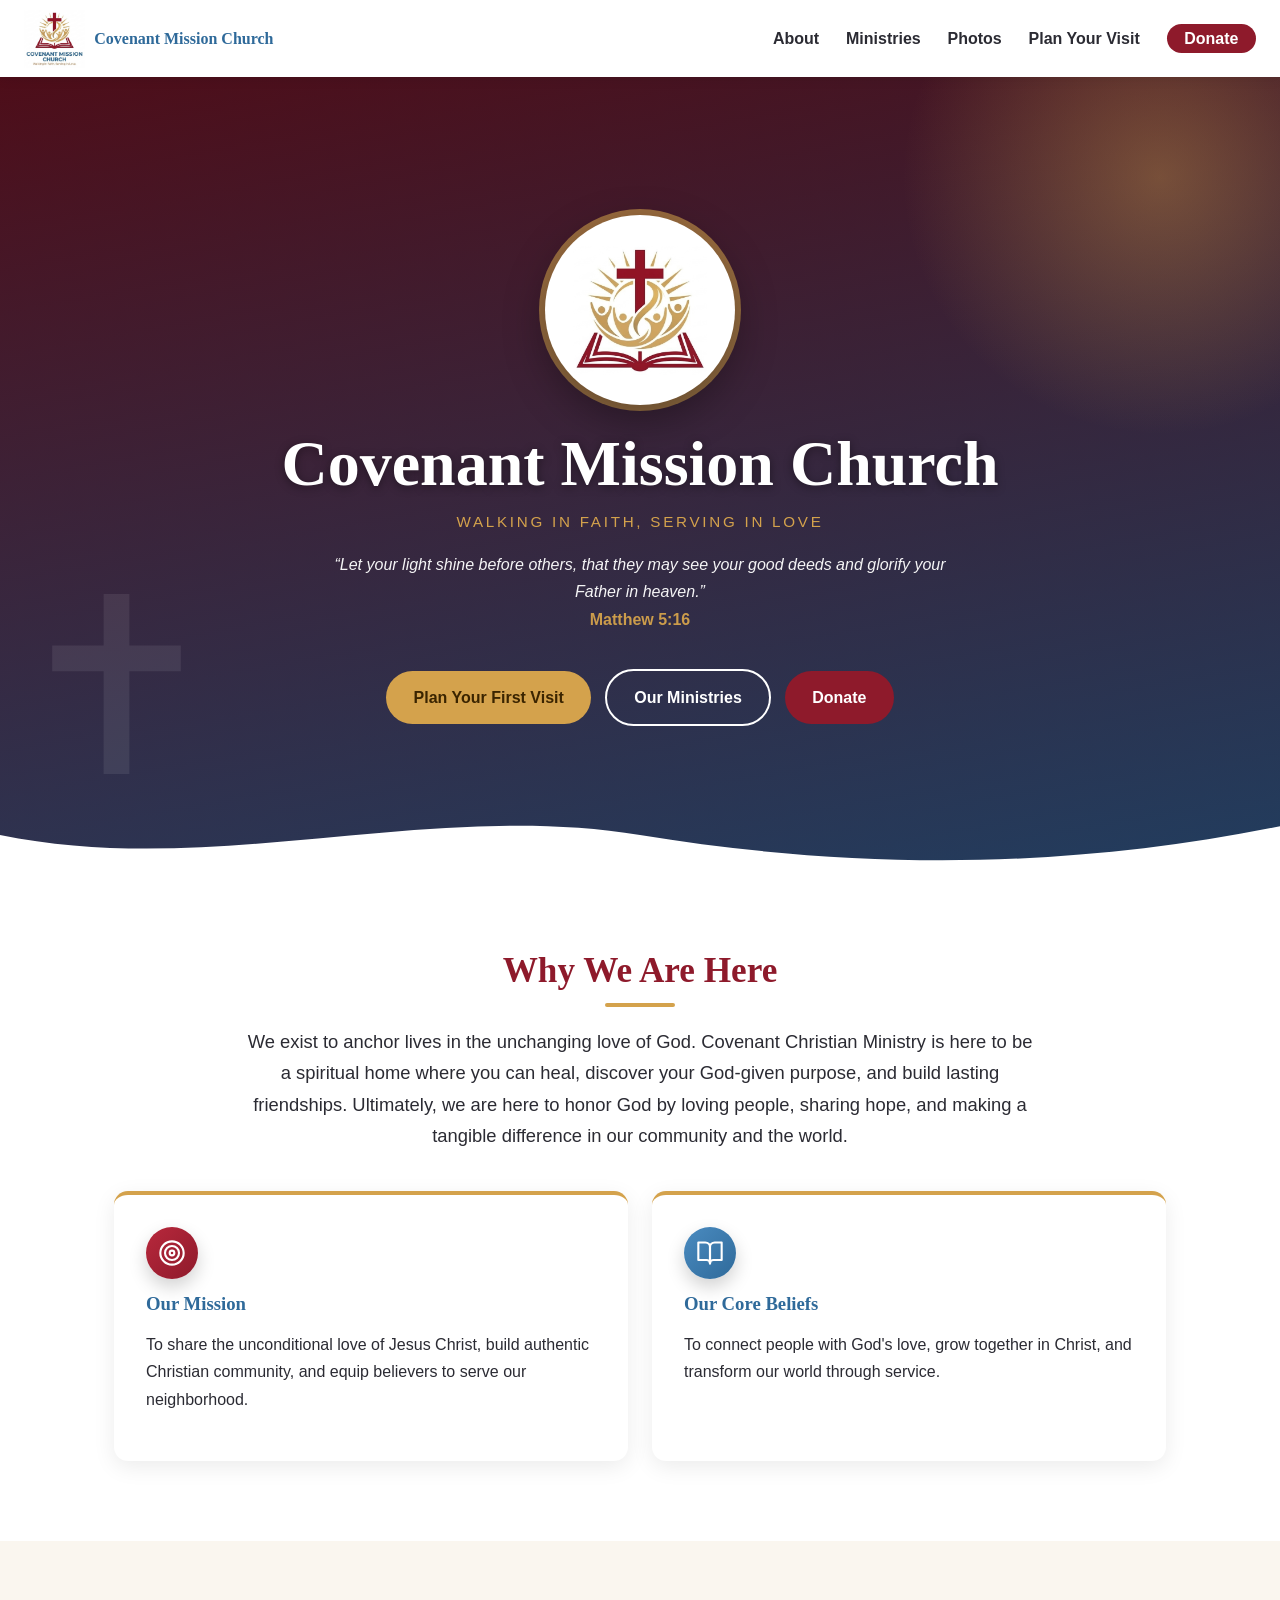
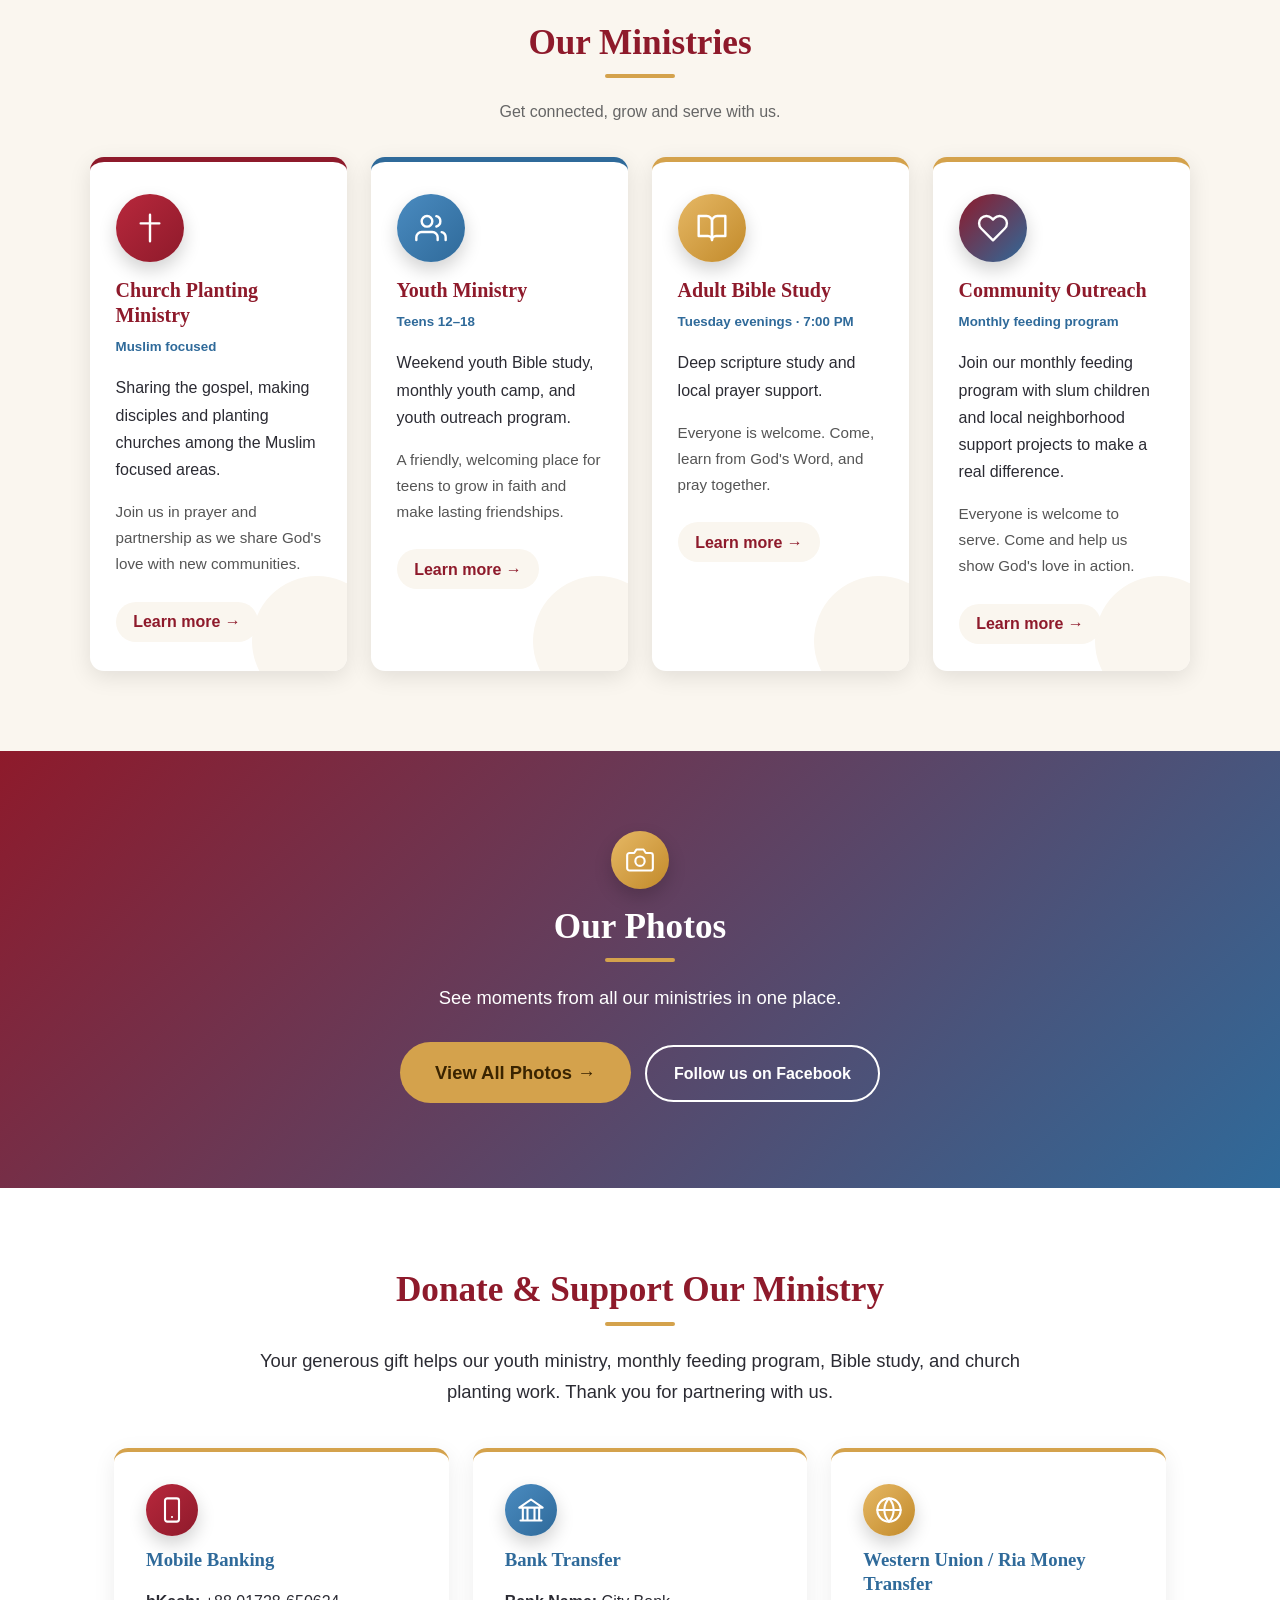
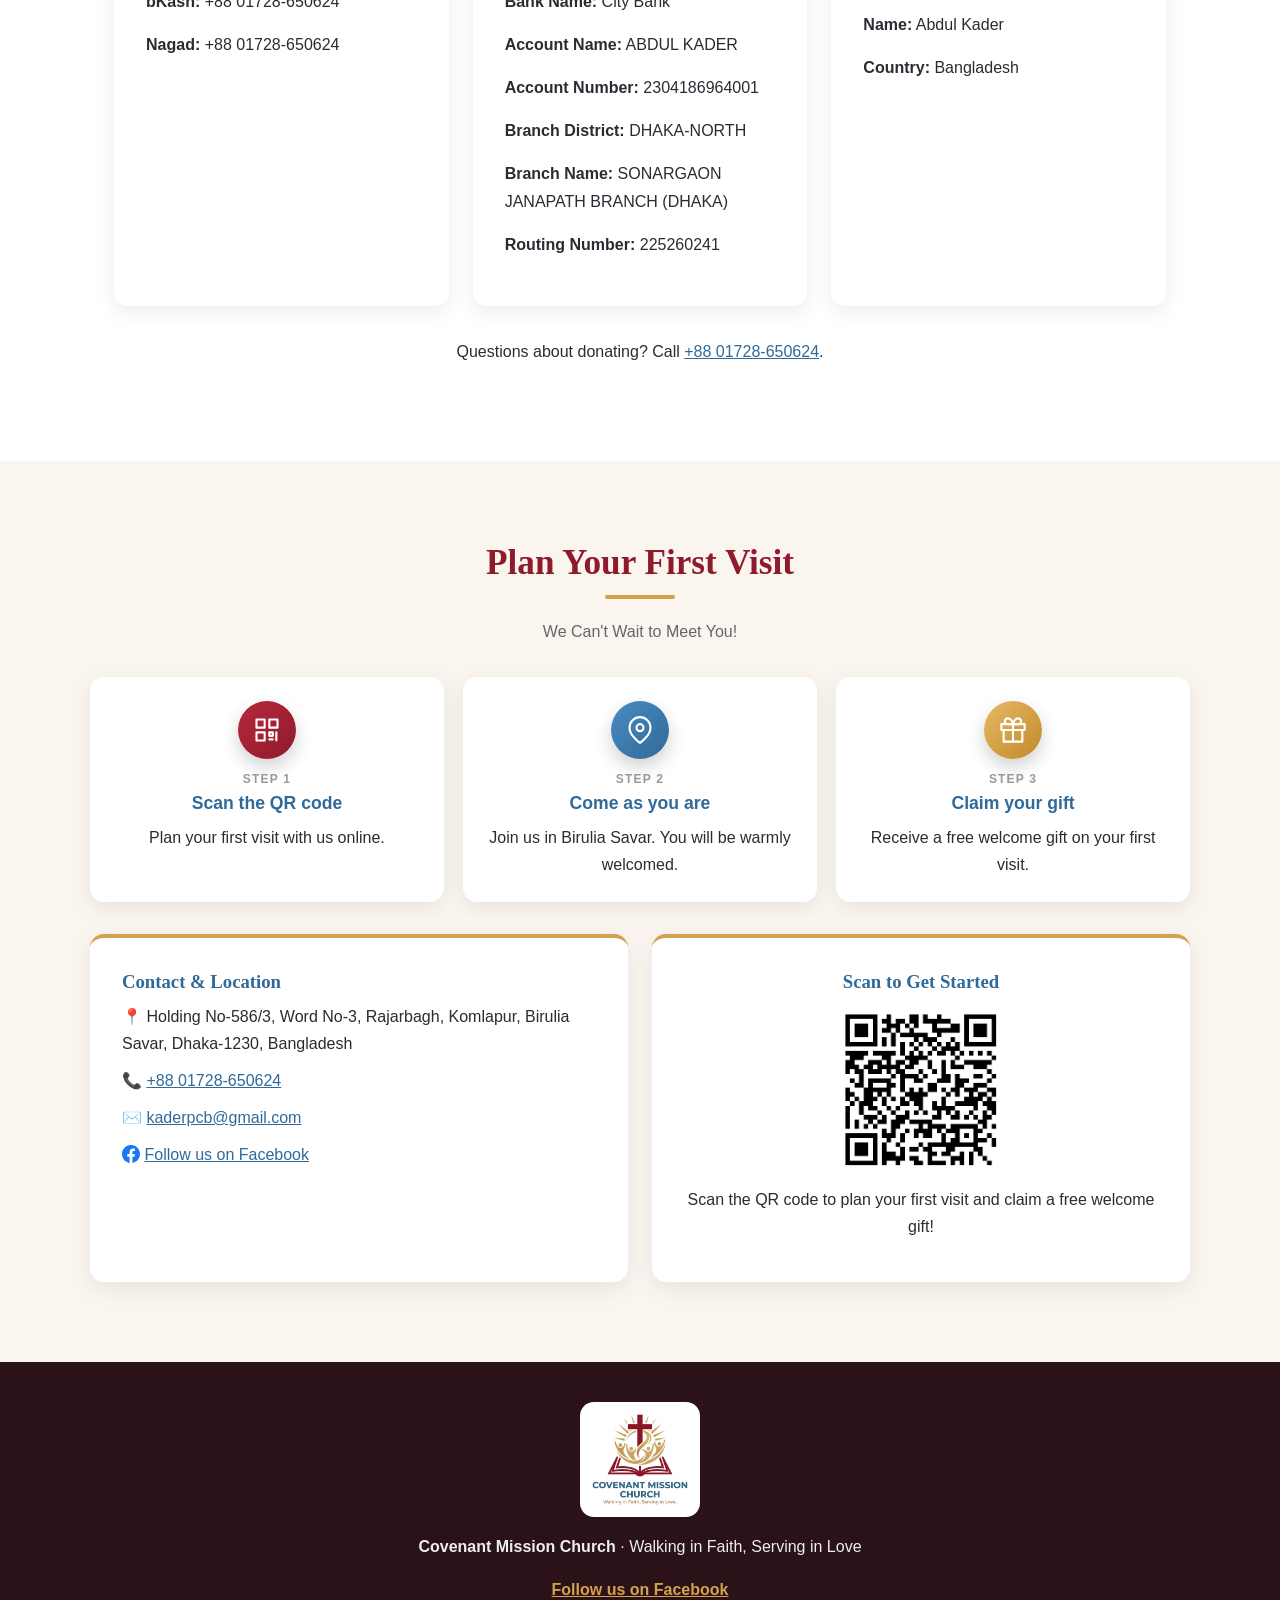
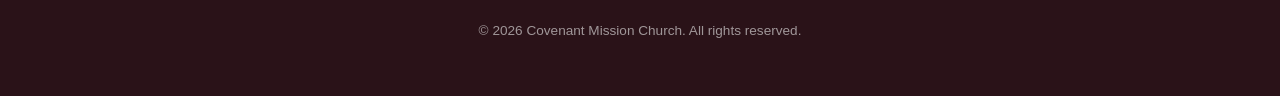
==== commit d9a33f1c: "Add files via upload" ====
--- a/index.html
+++ b/index.html
@@ -111,6 +111,7 @@
   <h2>Our Photos</h2>
   <p class="lead">See moments from all our ministries in one place.</p>
   <a class="btn big" href="photos.html">View All Photos →</a>
+  <a class="btn ghost" href="https://www.facebook.com/share/1JsYZRsmQx/" target="_blank" rel="noopener">Follow us on Facebook</a>
 </section>
 
 <!-- ============ DONATE ============
@@ -161,6 +162,7 @@
       <p>📍 Holding No-586/3, Word No-3, Rajarbagh, Komlapur, Birulia Savar, Dhaka-1230, Bangladesh</p>
       <p>📞 <a href="tel:+8801728650624">+88 01728-650624</a></p>
       <p>✉️ <a href="mailto:kaderpcb@gmail.com">kaderpcb@gmail.com</a></p>
+      <p><svg viewBox="0 0 24 24" aria-hidden="true" style="width:18px;height:18px;vertical-align:-3px;fill:#1877f2"><path d="M24 12.073c0-6.627-5.373-12-12-12s-12 5.373-12 12c0 5.99 4.388 10.954 10.125 11.854v-8.385H7.078v-3.47h3.047V9.43c0-3.007 1.792-4.669 4.533-4.669 1.312 0 2.686.235 2.686.235v2.953H15.83c-1.491 0-1.956.925-1.956 1.874v2.25h3.328l-.532 3.47h-2.796v8.385C19.612 23.027 24 18.062 24 12.073z"/></svg> <a href="https://www.facebook.com/share/1JsYZRsmQx/" target="_blank" rel="noopener">Follow us on Facebook</a></p>
     </div>
     <div class="card center">
       <h3>Scan to Get Started</h3>
@@ -173,6 +175,7 @@
 <footer>
   <img src="images/logo.png" alt="">
   <p><b>Covenant Mission Church</b> · Walking in Faith, Serving in Love</p>
+  <p><a href="https://www.facebook.com/share/1JsYZRsmQx/" target="_blank" rel="noopener" style="color:#d4a24c;font-weight:600">Follow us on Facebook</a></p>
   <p class="small">© <span id="year"></span> Covenant Mission Church. All rights reserved.</p>
 </footer>
 
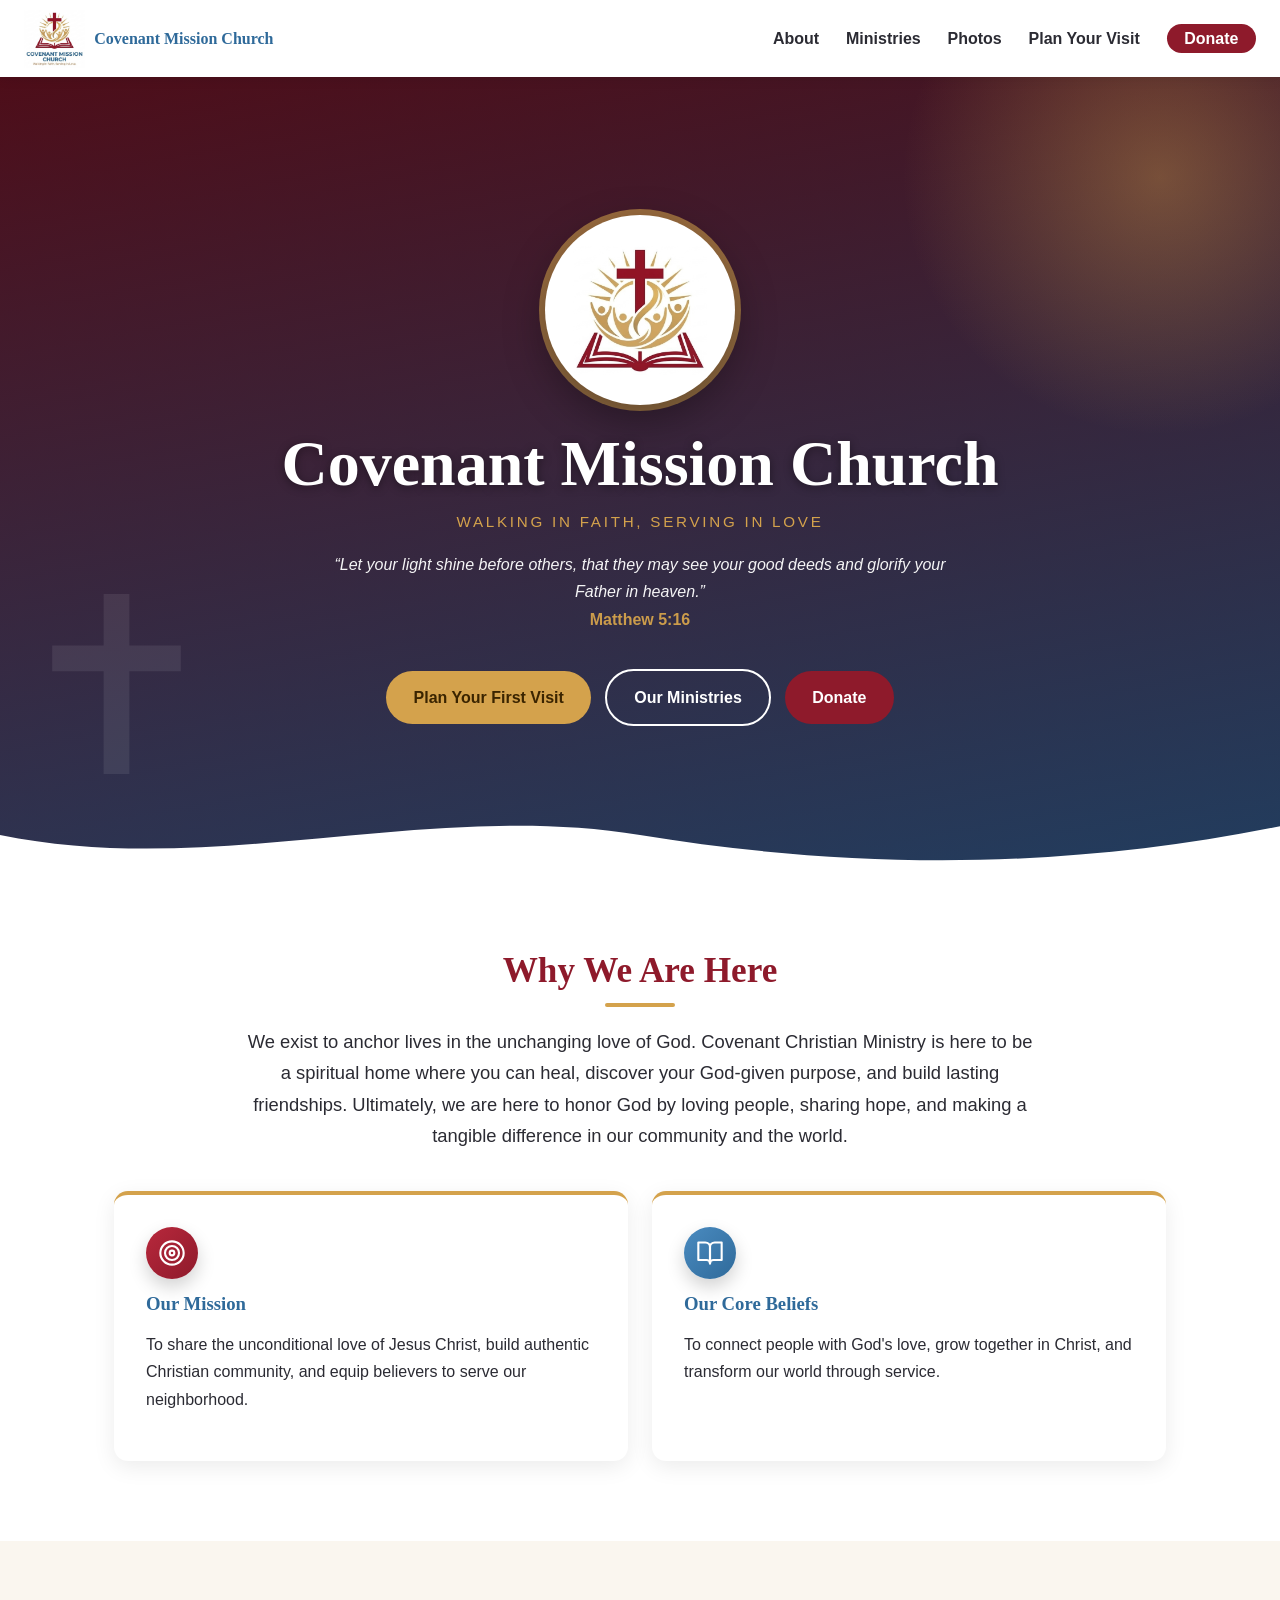
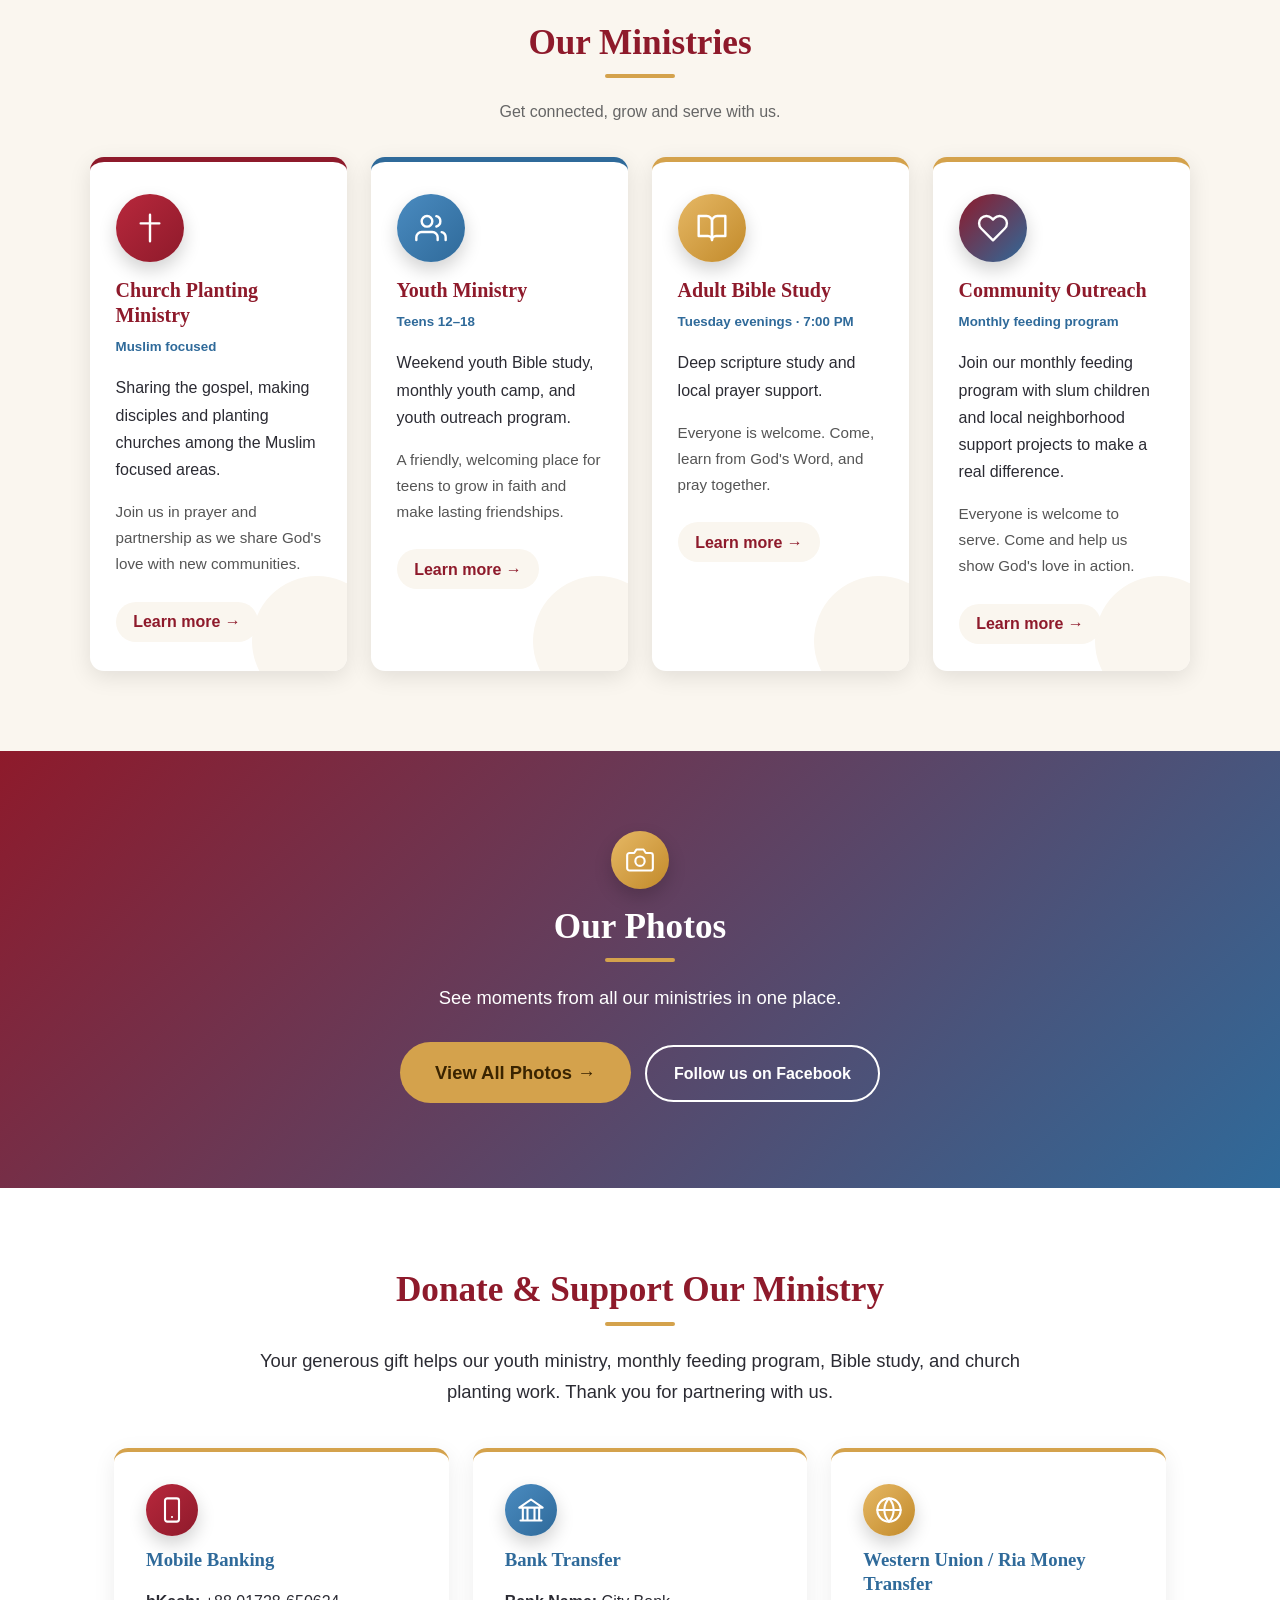
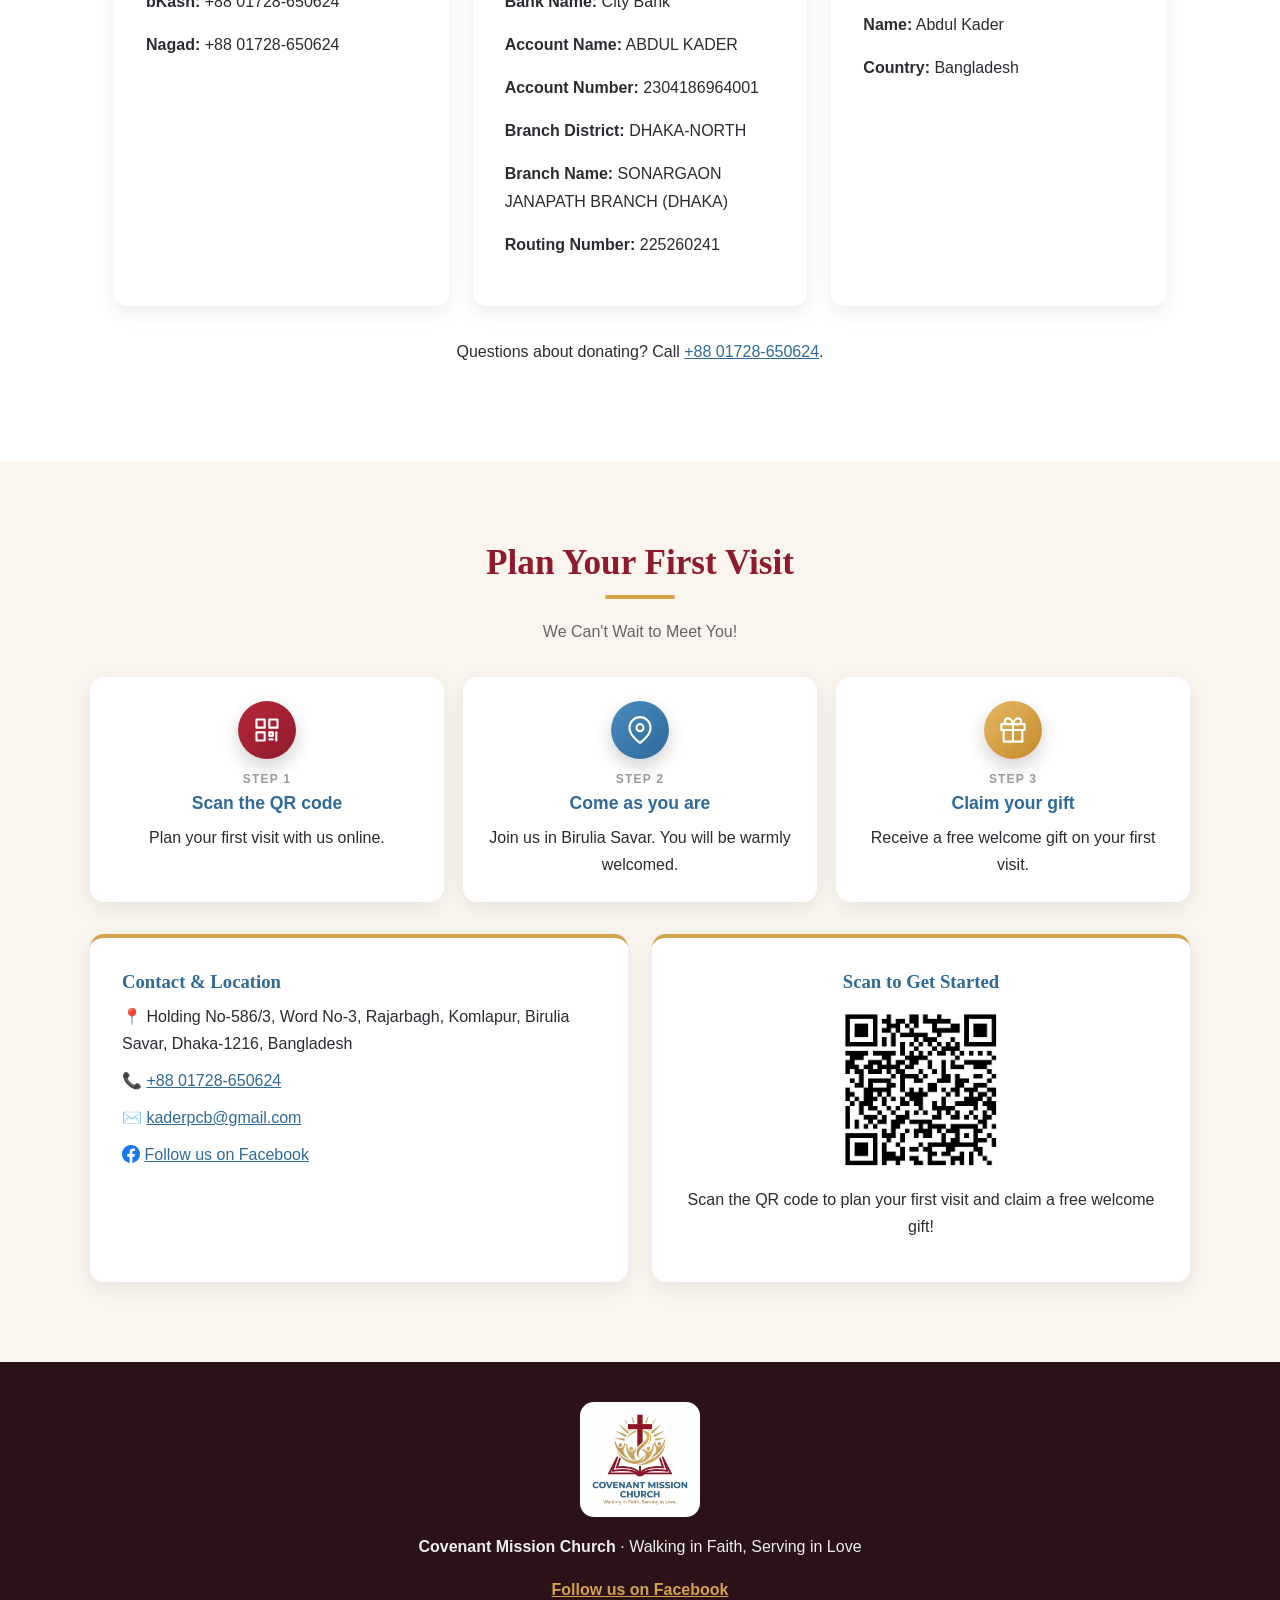
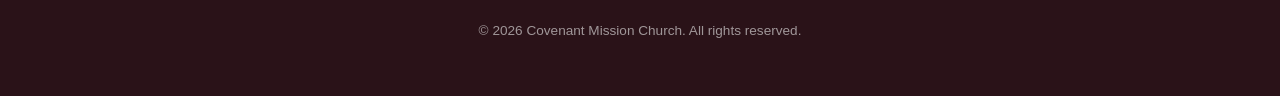
==== commit a1488d90: "Update index.html" ====
--- a/index.html
+++ b/index.html
@@ -159,7 +159,7 @@
   <div class="grid two visit">
     <div class="card">
       <h3>Contact &amp; Location</h3>
-      <p>📍 Holding No-586/3, Word No-3, Rajarbagh, Komlapur, Birulia Savar, Dhaka-1230, Bangladesh</p>
+      <p>📍 Holding No-586/3, Word No-3, Rajarbagh, Komlapur, Birulia Savar, Dhaka-1216, Bangladesh</p>
       <p>📞 <a href="tel:+8801728650624">+88 01728-650624</a></p>
       <p>✉️ <a href="mailto:kaderpcb@gmail.com">kaderpcb@gmail.com</a></p>
       <p><svg viewBox="0 0 24 24" aria-hidden="true" style="width:18px;height:18px;vertical-align:-3px;fill:#1877f2"><path d="M24 12.073c0-6.627-5.373-12-12-12s-12 5.373-12 12c0 5.99 4.388 10.954 10.125 11.854v-8.385H7.078v-3.47h3.047V9.43c0-3.007 1.792-4.669 4.533-4.669 1.312 0 2.686.235 2.686.235v2.953H15.83c-1.491 0-1.956.925-1.956 1.874v2.25h3.328l-.532 3.47h-2.796v8.385C19.612 23.027 24 18.062 24 12.073z"/></svg> <a href="https://www.facebook.com/share/1JsYZRsmQx/" target="_blank" rel="noopener">Follow us on Facebook</a></p>
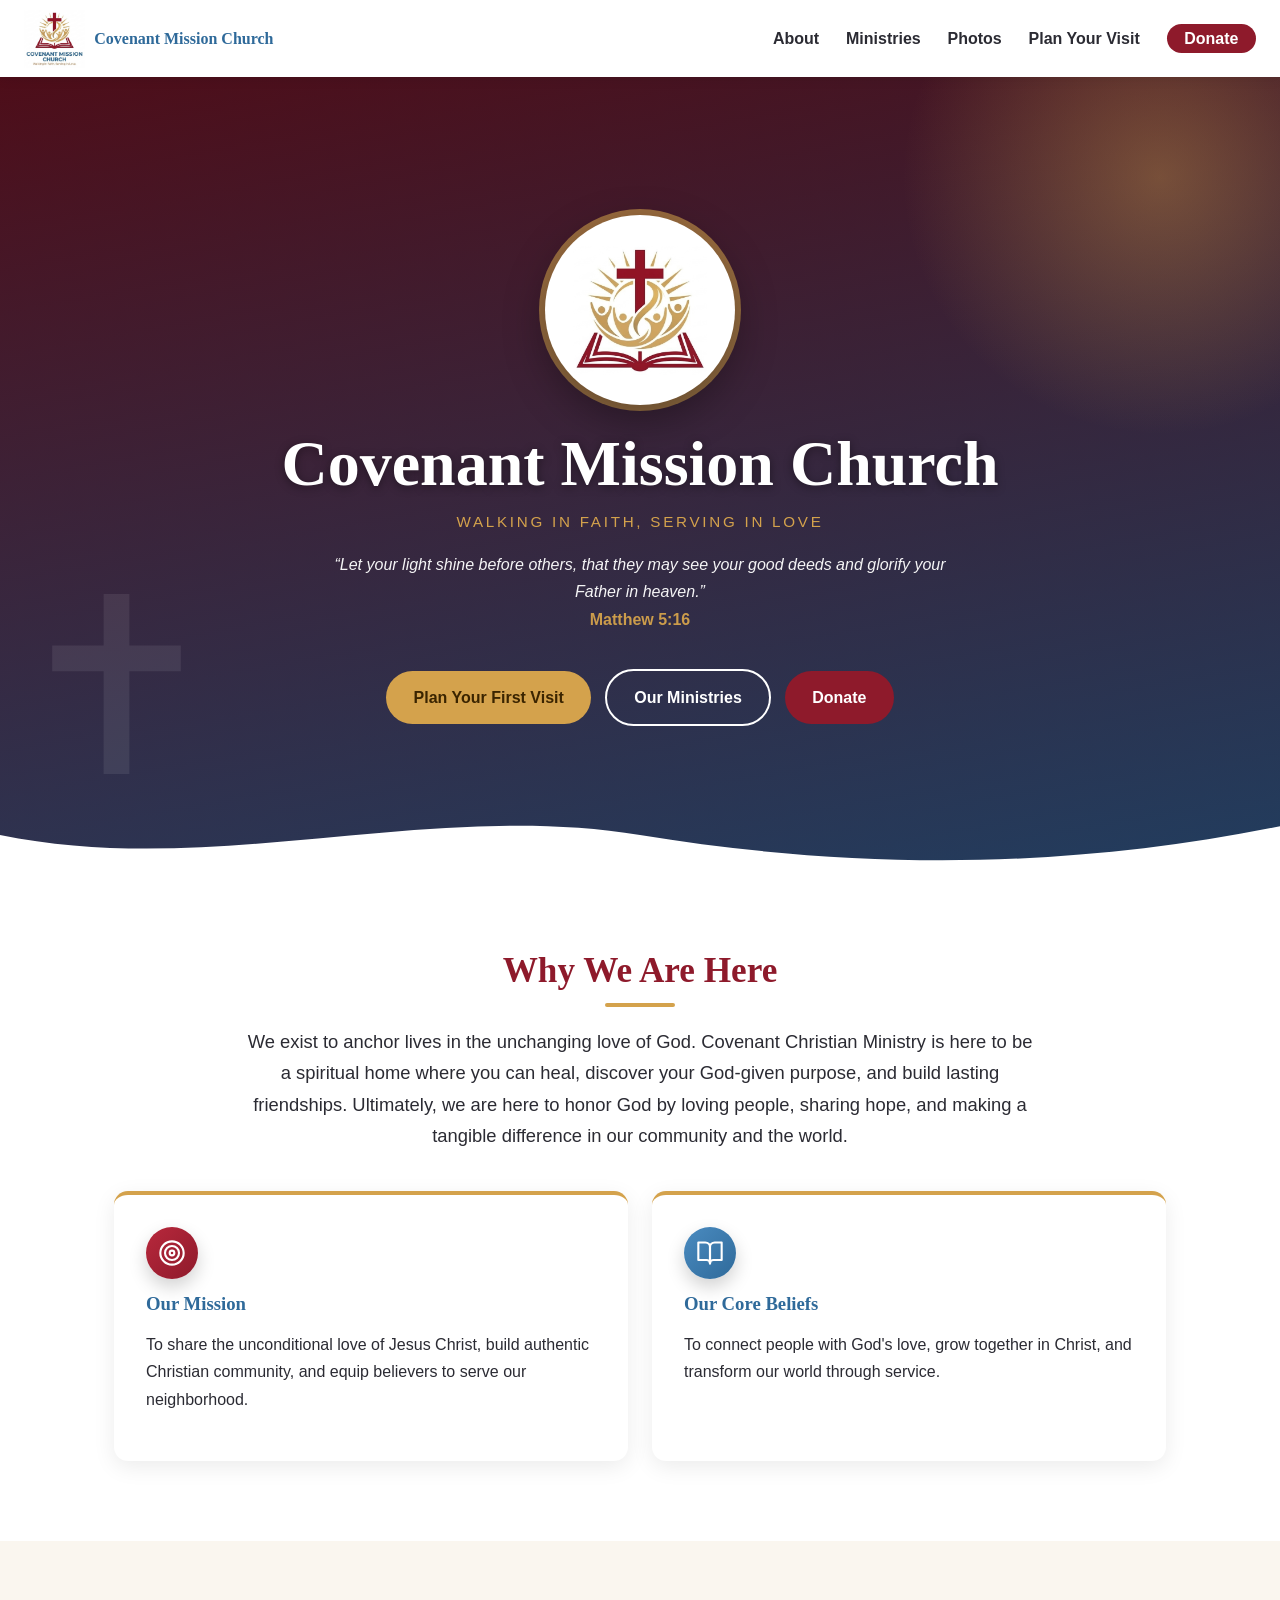
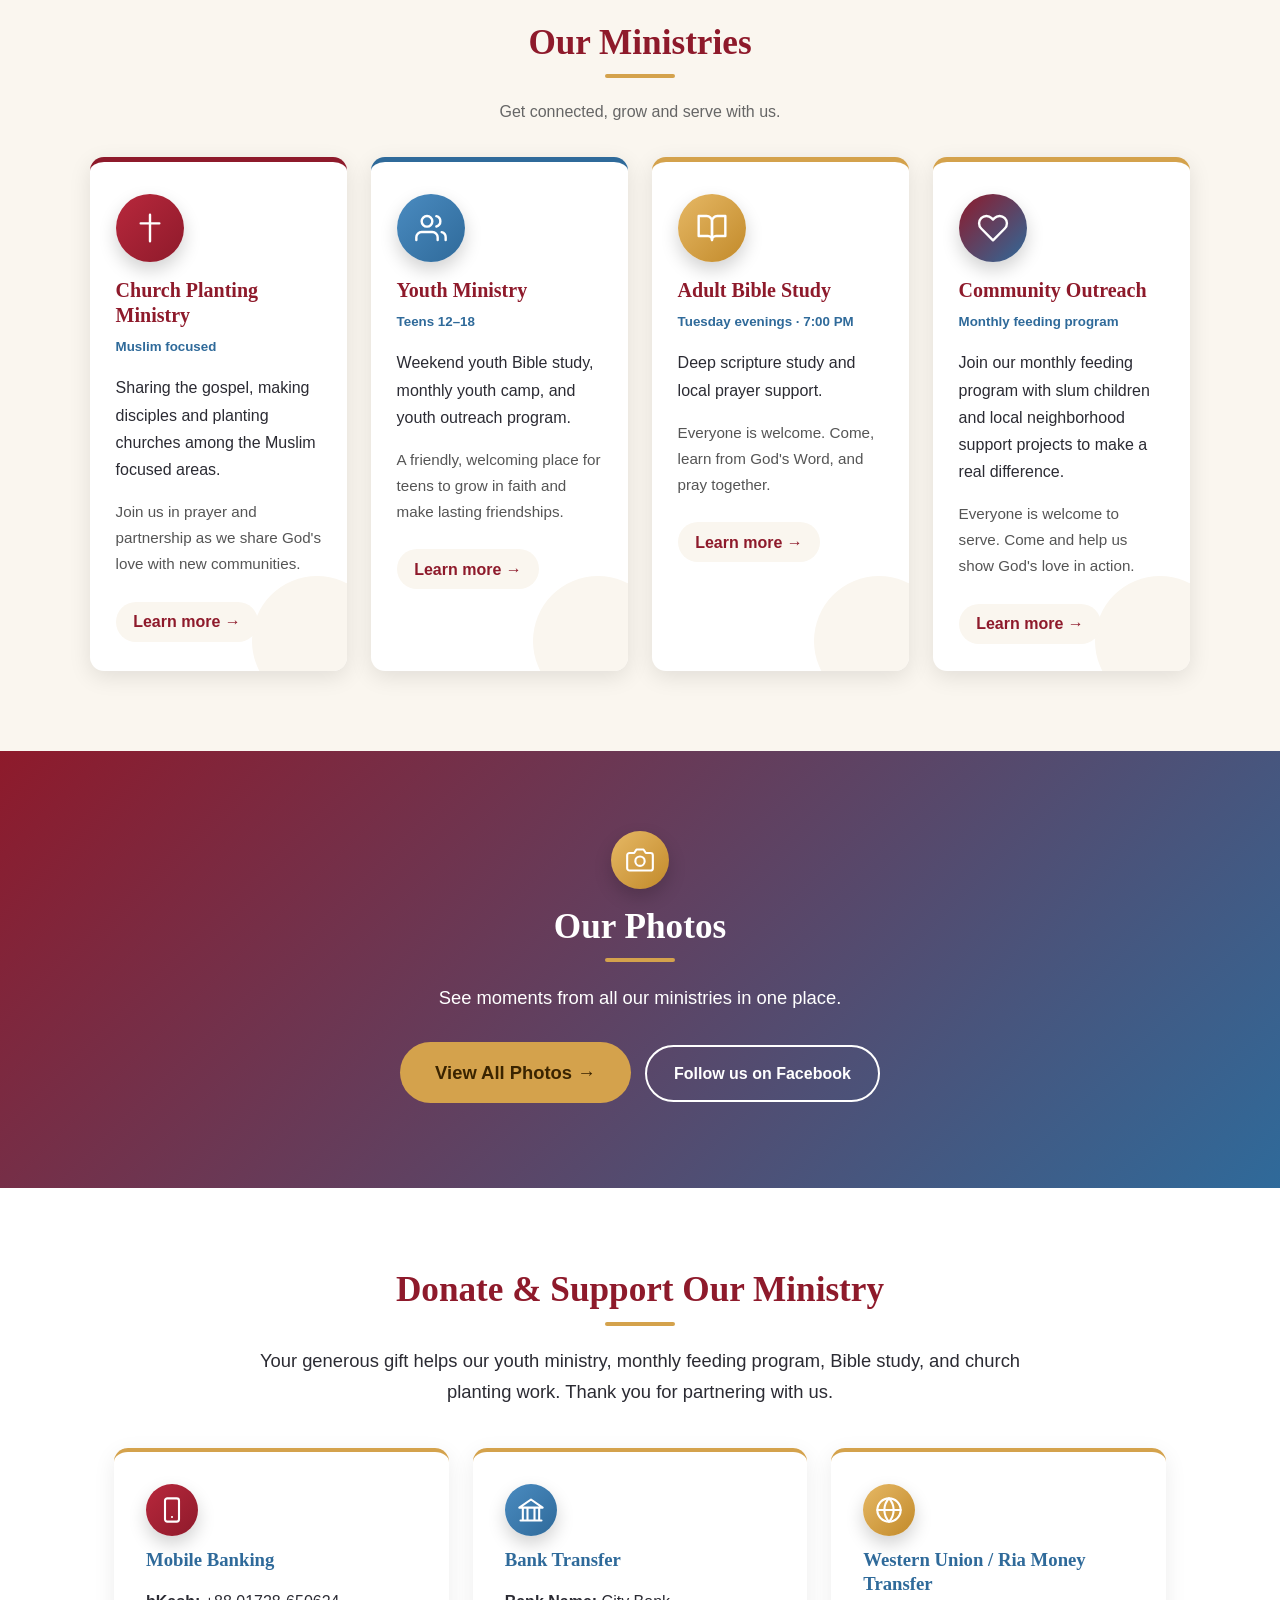
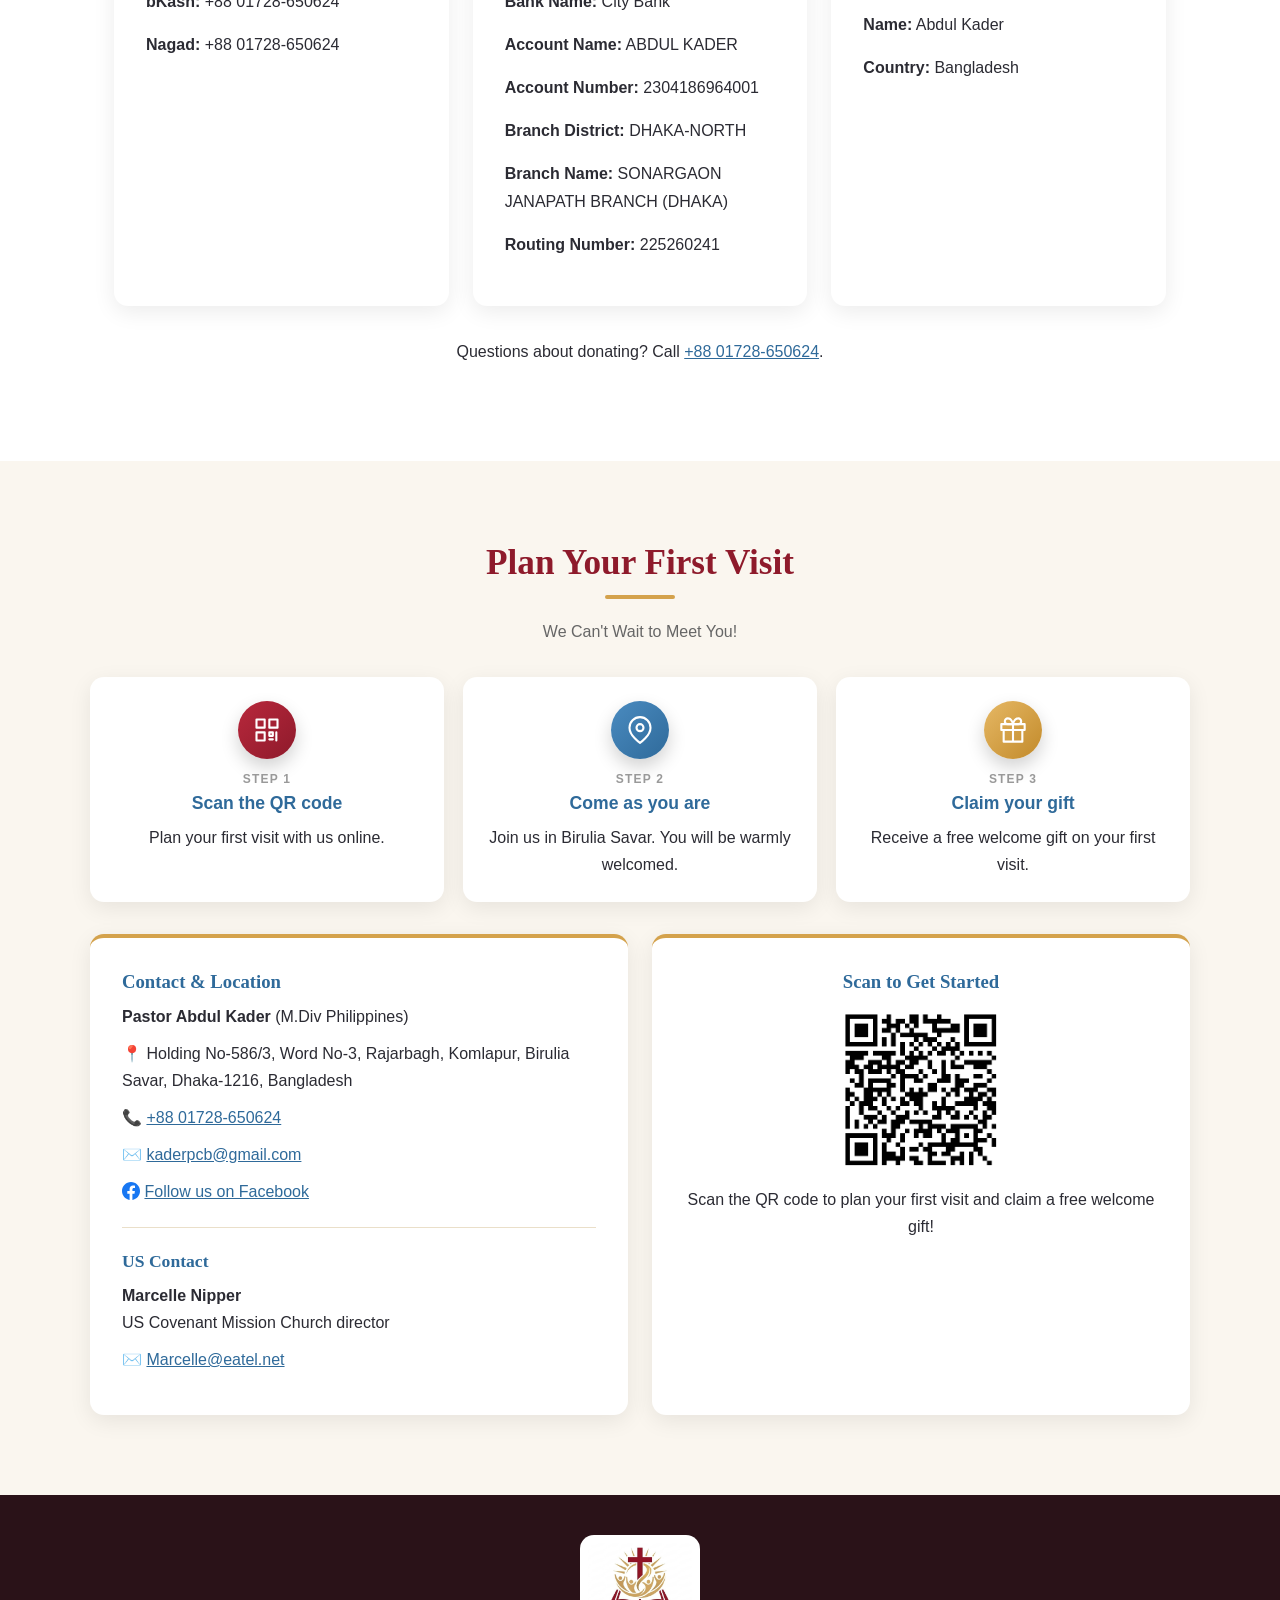
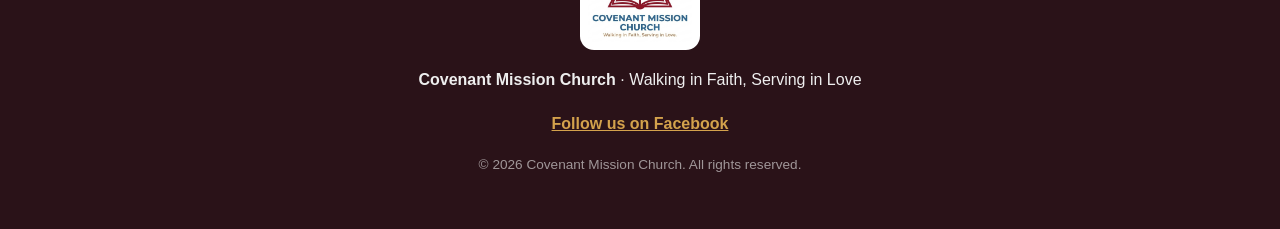
==== commit 656b6b8f: "Add files via upload" ====
--- a/index.html
+++ b/index.html
@@ -159,10 +159,15 @@
   <div class="grid two visit">
     <div class="card">
       <h3>Contact &amp; Location</h3>
+      <p><b>Pastor Abdul Kader</b> (M.Div Philippines)</p>
       <p>📍 Holding No-586/3, Word No-3, Rajarbagh, Komlapur, Birulia Savar, Dhaka-1216, Bangladesh</p>
       <p>📞 <a href="tel:+8801728650624">+88 01728-650624</a></p>
       <p>✉️ <a href="mailto:kaderpcb@gmail.com">kaderpcb@gmail.com</a></p>
       <p><svg viewBox="0 0 24 24" aria-hidden="true" style="width:18px;height:18px;vertical-align:-3px;fill:#1877f2"><path d="M24 12.073c0-6.627-5.373-12-12-12s-12 5.373-12 12c0 5.99 4.388 10.954 10.125 11.854v-8.385H7.078v-3.47h3.047V9.43c0-3.007 1.792-4.669 4.533-4.669 1.312 0 2.686.235 2.686.235v2.953H15.83c-1.491 0-1.956.925-1.956 1.874v2.25h3.328l-.532 3.47h-2.796v8.385C19.612 23.027 24 18.062 24 12.073z"/></svg> <a href="https://www.facebook.com/share/1JsYZRsmQx/" target="_blank" rel="noopener">Follow us on Facebook</a></p>
+      <hr style="border:0;border-top:1px solid #eadfc9;margin:1.4rem 0">
+      <h3 style="font-size:1.1rem">US Contact</h3>
+      <p><b>Marcelle Nipper</b><br>US Covenant Mission Church director</p>
+      <p>✉️ <a href="mailto:Marcelle@eatel.net">Marcelle@eatel.net</a></p>
     </div>
     <div class="card center">
       <h3>Scan to Get Started</h3>
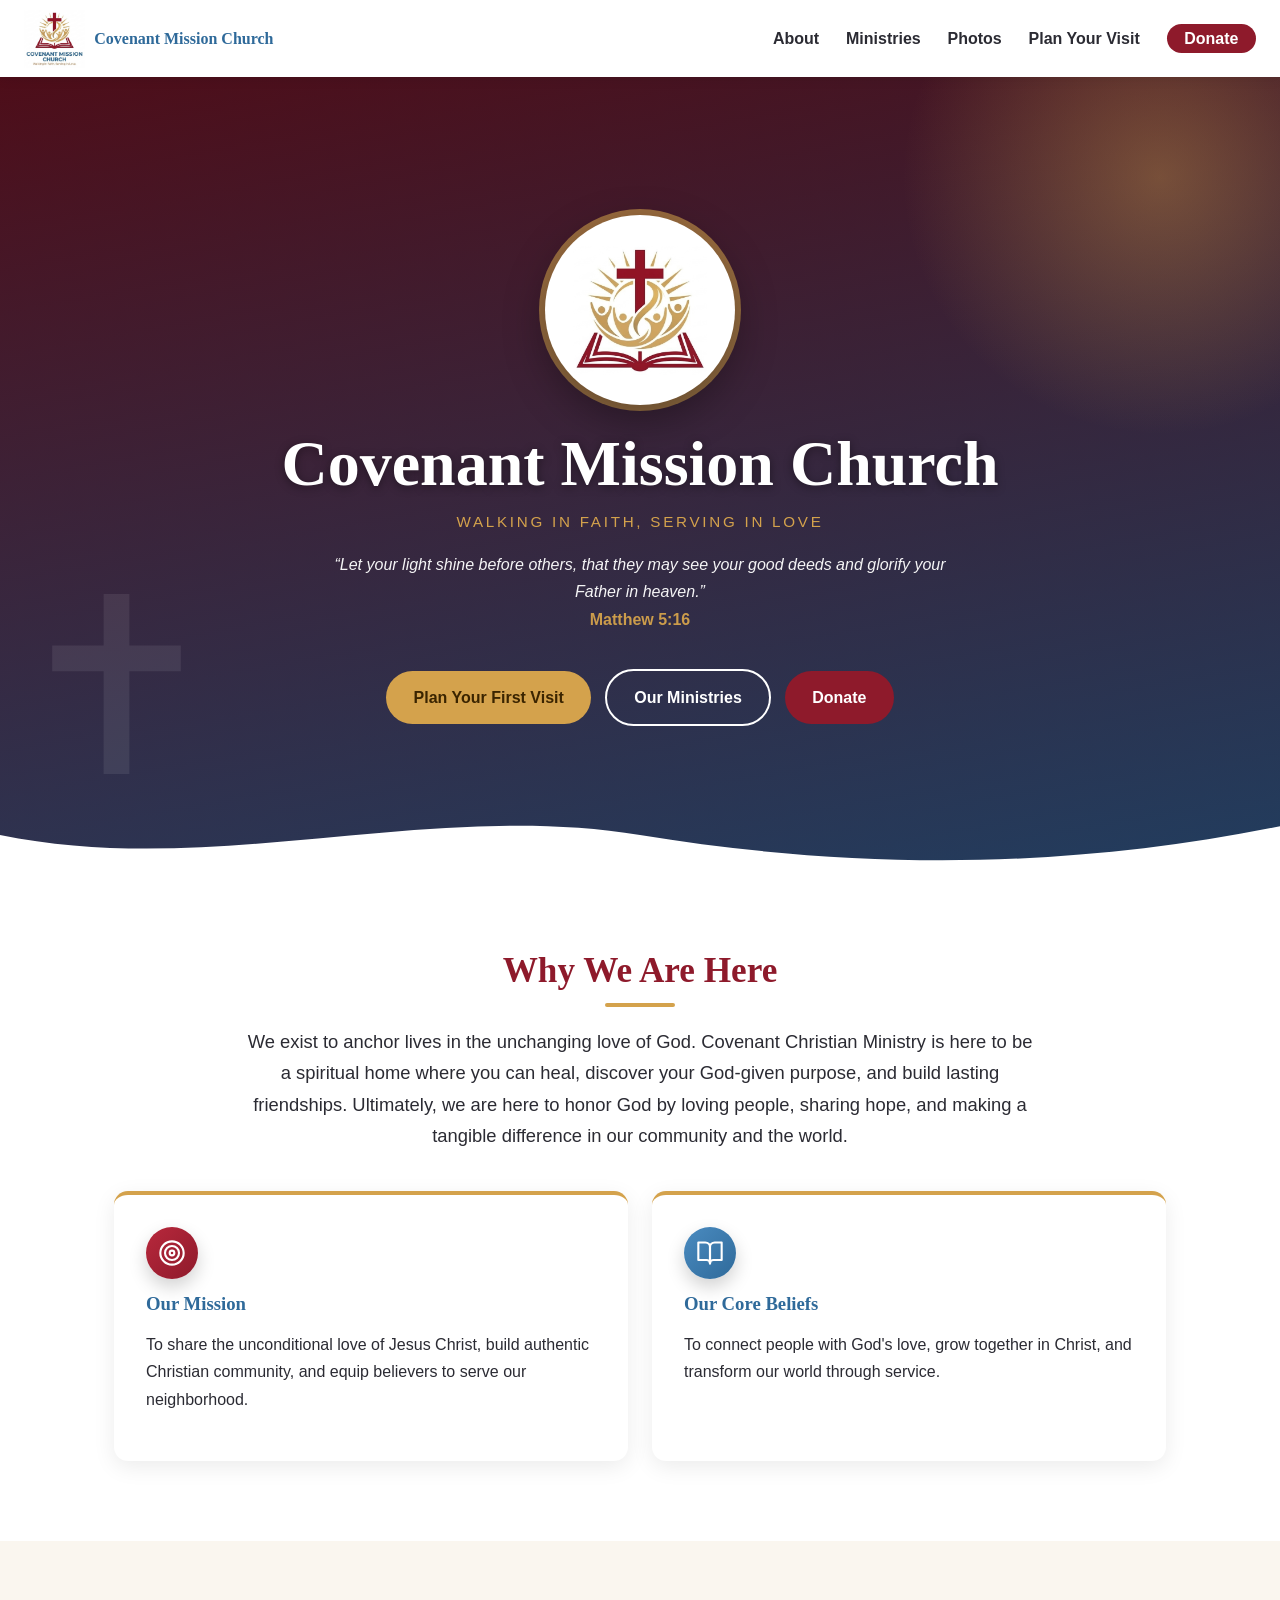
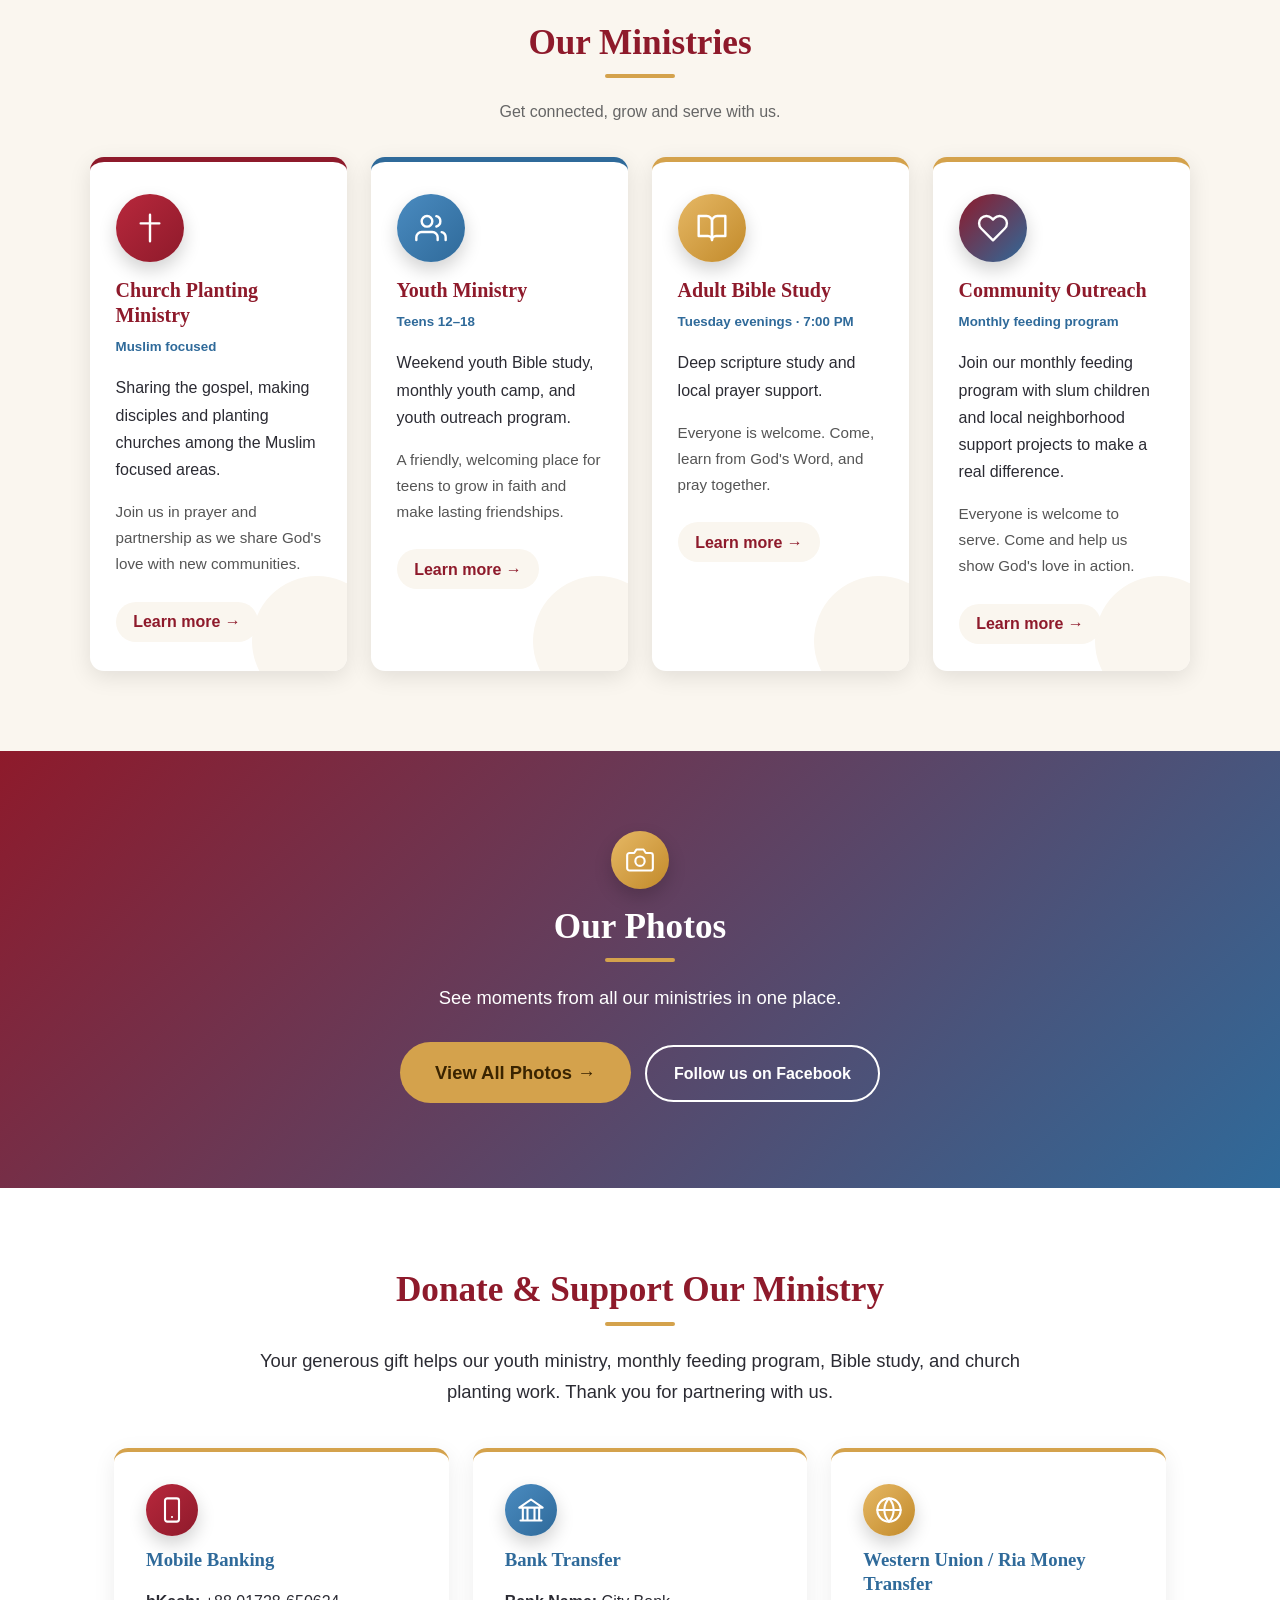
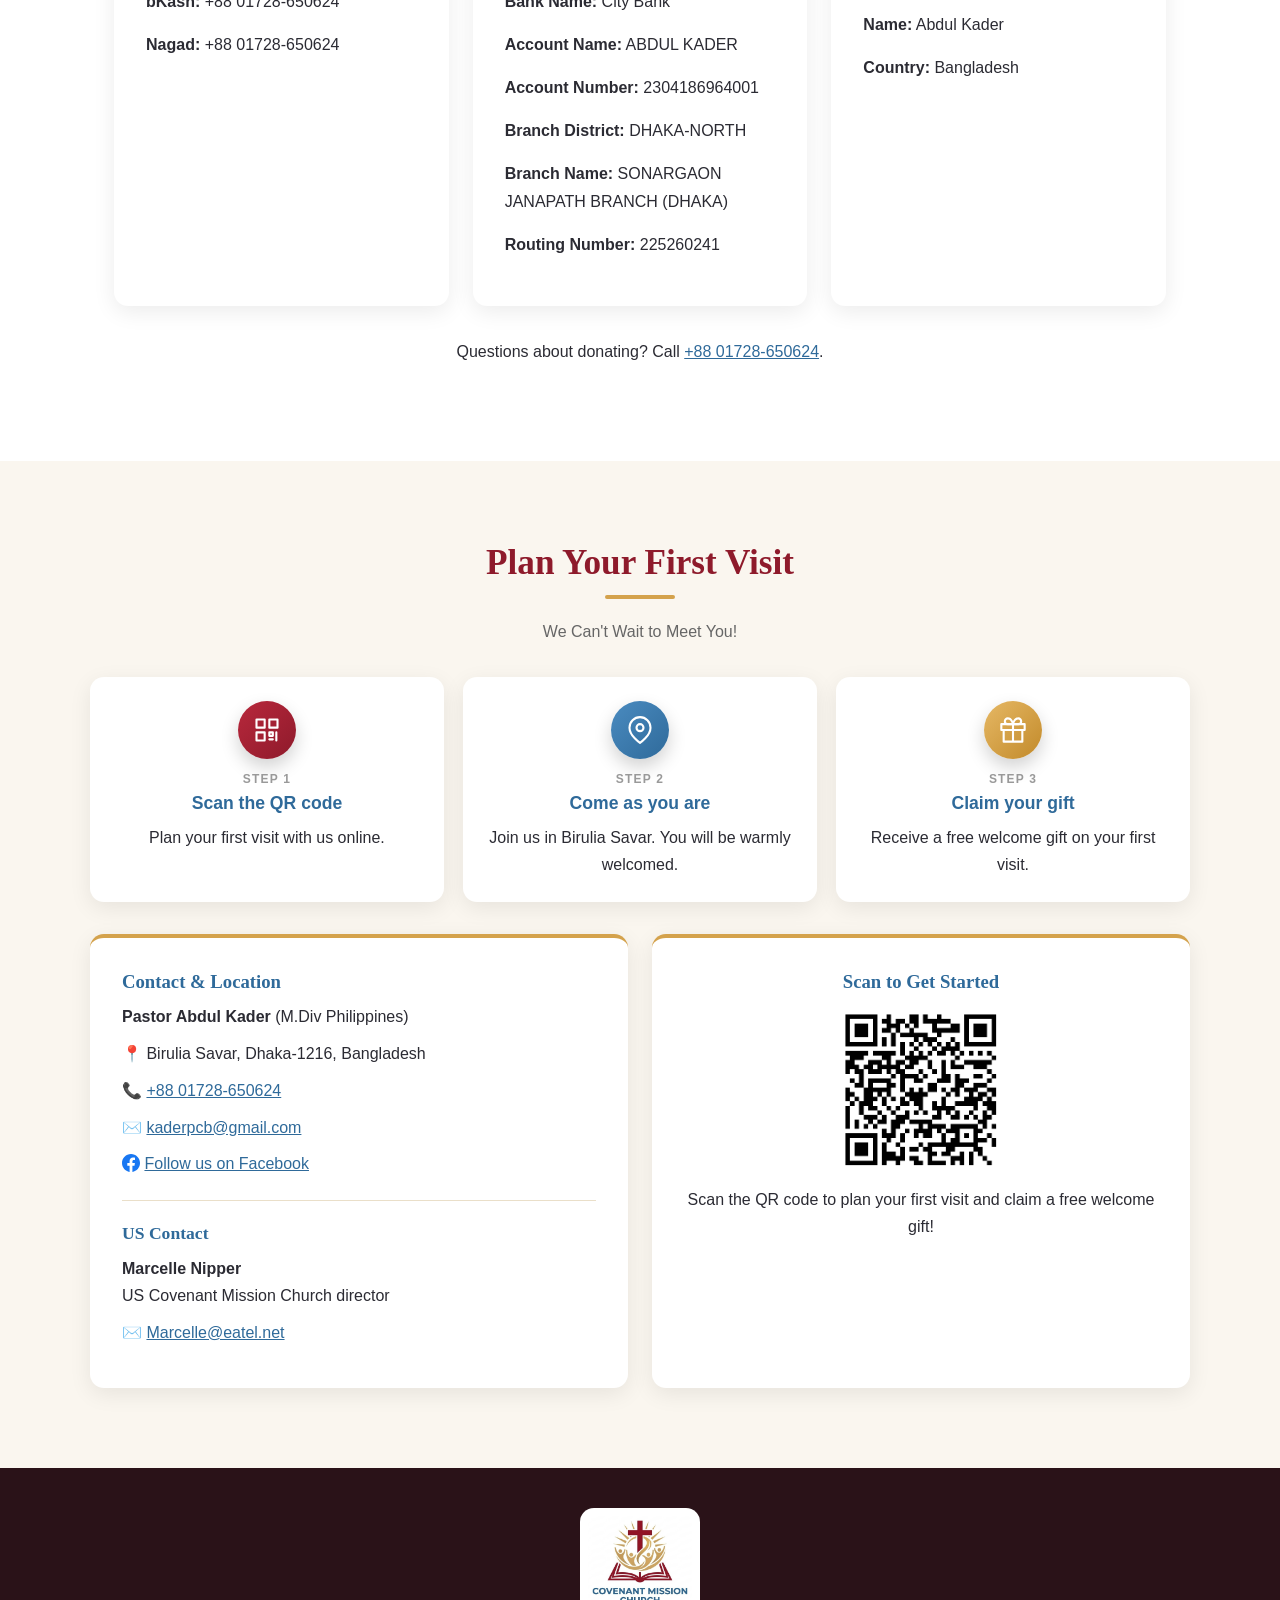
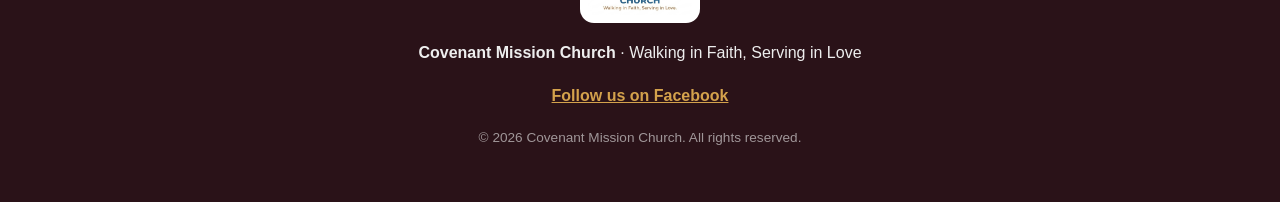
==== commit 2deb2048: "Add files via upload" ====
--- a/index.html
+++ b/index.html
@@ -160,7 +160,7 @@
     <div class="card">
       <h3>Contact &amp; Location</h3>
       <p><b>Pastor Abdul Kader</b> (M.Div Philippines)</p>
-      <p>📍 Holding No-586/3, Word No-3, Rajarbagh, Komlapur, Birulia Savar, Dhaka-1216, Bangladesh</p>
+      <p>📍 Birulia Savar, Dhaka-1216, Bangladesh</p>
       <p>📞 <a href="tel:+8801728650624">+88 01728-650624</a></p>
       <p>✉️ <a href="mailto:kaderpcb@gmail.com">kaderpcb@gmail.com</a></p>
       <p><svg viewBox="0 0 24 24" aria-hidden="true" style="width:18px;height:18px;vertical-align:-3px;fill:#1877f2"><path d="M24 12.073c0-6.627-5.373-12-12-12s-12 5.373-12 12c0 5.99 4.388 10.954 10.125 11.854v-8.385H7.078v-3.47h3.047V9.43c0-3.007 1.792-4.669 4.533-4.669 1.312 0 2.686.235 2.686.235v2.953H15.83c-1.491 0-1.956.925-1.956 1.874v2.25h3.328l-.532 3.47h-2.796v8.385C19.612 23.027 24 18.062 24 12.073z"/></svg> <a href="https://www.facebook.com/share/1JsYZRsmQx/" target="_blank" rel="noopener">Follow us on Facebook</a></p>
